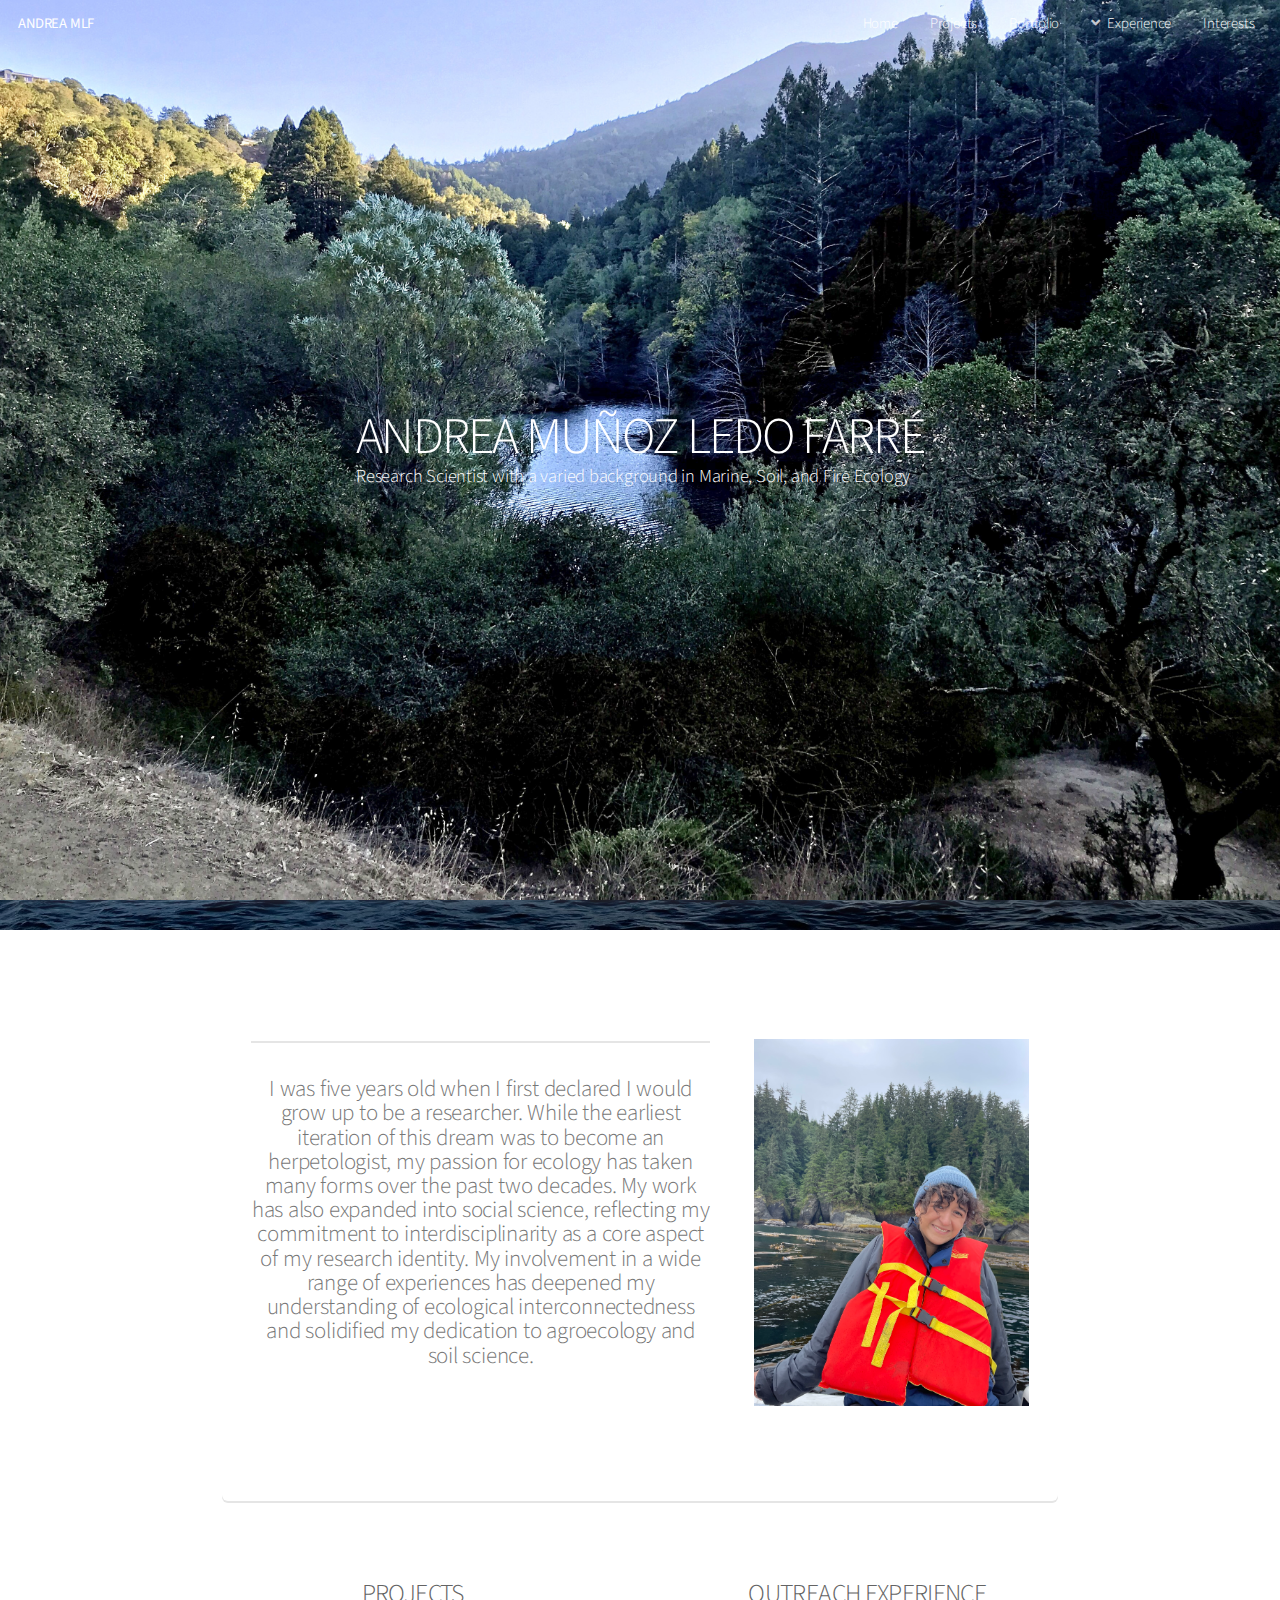
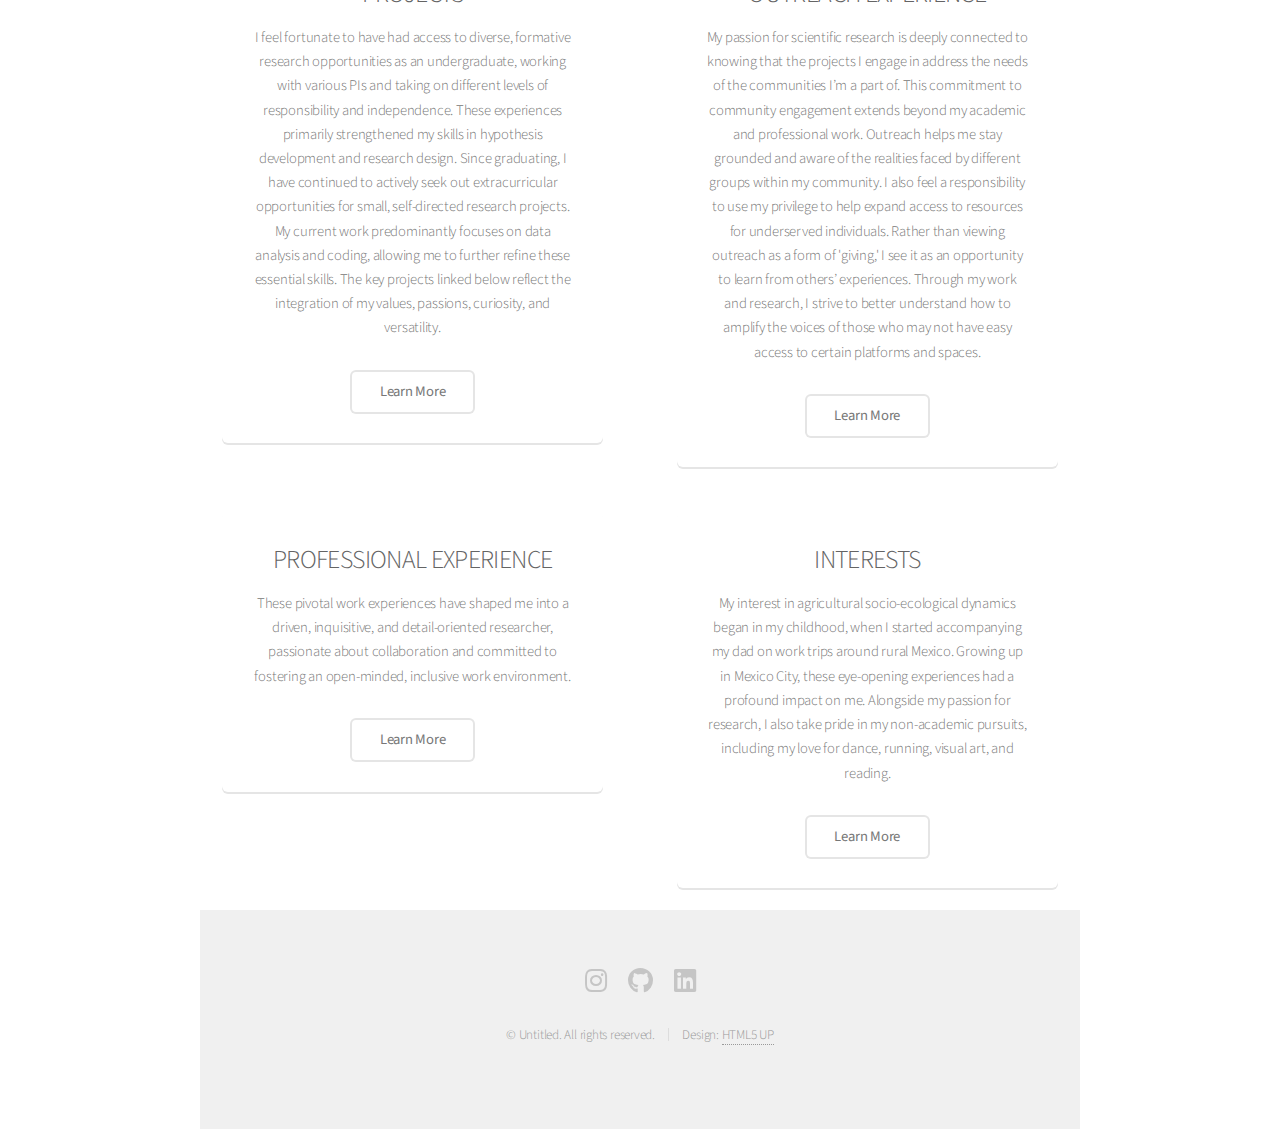
==== index.html @ 92c932ef "updates" ====
<!DOCTYPE HTML>
<!--
	Alpha by HTML5 UP
	html5up.net | @ajlkn
	Free for personal and commercial use under the CCA 3.0 license (html5up.net/license)
-->
<html>
	<head>
		<title>Andrea Muñoz Ledo Farré - Home</title>
		<meta charset="utf-8" />
		<meta name="viewport" content="width=device-width, initial-scale=1, user-scalable=no" />
		<link rel="stylesheet" href="assets/css/main.css" />
	</head>
	<body class="landing is-preload">
		<div id="page-wrapper">

			<!-- Header -->
				<header id="header" class="alt">
					<h1><a href="index.html">ANDREA MLF</a></h1>
					<nav id="nav">
						<ul>
							<li><a href="index.html">Home</a></li>
							<li><a href="projects.html">Projects</a></li>
							<li><a href="portfolio.html">Portfolio</a></li>
							<li><a href="#" class="icon solid fa-angle-down">Experience</a>
								<ul>
									<li><a href="professional.html">Professional</a></li>
									<li><a href="outreach.html">Outreach</a></li>
								</ul>
							</li>
							<li><a href="interests.html">Interests</a></li>
						</ul>
					</nav>
				</header>

			<!-- Banner -->
				<section id="banner">
					<div class="content">
						<div class="text">
							<h2>ANDREA MUÑOZ LEDO FARRÉ</h2>
							<p>Research Scientist with a varied background in Marine, Soil, and Fire Ecology</p>
						</div>
					</div>
				</section>
				
			<!-- Main -->
				<section id="main" class="container">

					<section class="box special">
						<header class="major">
							<h2> </h2>
							<div class="content">
								<div class="text-container">
									<p>I was five years old when I first declared I would grow up to be a researcher.
									While the earliest iteration of this dream was to become an herpetologist, my 
									passion for ecology has taken many forms over the past two decades.  My work has 
									also expanded into social science, reflecting my commitment to interdisciplinarity 
									as a core aspect of my research identity. My involvement in a wide range of 
									experiences has deepened my understanding of ecological interconnectedness and 
									solidified my dedication to agroecology and soil science.</p>
								</div>
								<div class="image-container">
									<img src="images/andrea_profile.jpg" alt="">
								</div>
							</div>
						</header>
					</section>
					
					<div class="row">
						<div class="col-6 col-12-narrower">

							<section class="box special">
								<h3>PROJECTS</h3>
								<p>I feel fortunate to have had access to diverse, formative research opportunities 
								as an undergraduate, working with various PIs and taking on different levels of 
								responsibility and independence. These experiences primarily strengthened my skills in 
								hypothesis development and research design. Since graduating, I have continued to 
								actively seek out extracurricular opportunities for small, self-directed research projects. 
								My current work predominantly focuses on data analysis and coding, allowing me to further 
								refine these essential skills. The key projects linked below reflect the integration of my 
								values, passions, curiosity, and versatility.</p>
								<ul class="actions special">
									<li><a href="projects.html" class="button alt">Learn More</a></li>
								</ul>
							</section>

						</div>						
						<div class="col-6 col-12-narrower">

							<section class="box special">
								<span class="image featured"><img src="images/pic03.jpg" alt="" /></span>
								<h3>OUTREACH EXPERIENCE</h3>
								<p>My passion for scientific research is deeply connected to knowing that the projects I 
								engage in address the needs of the communities I’m a part of. This commitment to community 
								engagement extends beyond my academic and professional work. Outreach helps me stay grounded 
								and aware of the realities faced by different groups within my community. I also feel a 
								responsibility to use my privilege to help expand access to resources for underserved 
								individuals. Rather than viewing outreach as a form of 'giving,' I see it as an opportunity 
								to learn from others’ experiences. Through my work and research, I strive to better understand 
								how to amplify the voices of those who may not have easy access to certain platforms and spaces.</p>
								<ul class="actions special">
									<li><a href="outreach.html" class="button alt">Learn More</a></li>
								</ul>
							</section>

						</div>
						<div class="col-6 col-12-narrower">

							<section class="box special">
								<span class="image featured"><img src="images/pic03.jpg" alt="" /></span>
								<h3>PROFESSIONAL EXPERIENCE</h3>
								<p>These pivotal work experiences have shaped me into a driven, inquisitive, and 
								detail-oriented researcher, passionate about collaboration and committed to fostering an 
								open-minded, inclusive work environment.</p>
								<ul class="actions special">
									<li><a href="professional.html" class="button alt">Learn More</a></li>
								</ul>
							</section>

						</div>
						<div class="col-6 col-12-narrower">

							<section class="box special">
								<span class="image featured"><img src="images/pic03.jpg" alt="" /></span>
								<h3>INTERESTS</h3>
								<p>My interest in agricultural socio-ecological dynamics began in my childhood, when I started
								accompanying my dad on work trips around rural Mexico. Growing up in Mexico City, these eye-opening 
								experiences had a profound impact on me. 
								Alongside my passion for research, I also take pride in my non-academic pursuits, including my love 
								for dance, running, visual art, and reading.</p>
								<ul class="actions special">
									<li><a href="interests.html" class="button alt">Learn More</a></li>
								</ul>
							</section>


						</div>
					</div>

			<!-- Footer -->
				<footer id="footer">
					<ul class="icons">
						<li><a href="https://www.instagram.com/andrea.ml.f/" class="icon brands fa-instagram"><span class="label">Instagram</span></a></li>
						<li><a href="https://github.com/amunozledo" class="icon brands fa-github"><span class="label">Github</span></a></li>
						<li><a href="https://www.linkedin.com/in/andrea-munoz-ledo-23092029b/" class="icon brands fa-linkedin"><span class="label">LinkedIn</span></a></li>
					</ul>
					<ul class="copyright">
						<li>&copy; Untitled. All rights reserved.</li><li>Design: <a href="http://html5up.net">HTML5 UP</a></li>
					</ul>
				</footer>

		</div>

		<!-- Scripts -->
			<script src="assets/js/jquery.min.js"></script>
			<script src="assets/js/jquery.dropotron.min.js"></script>
			<script src="assets/js/jquery.scrollex.min.js"></script>
			<script src="assets/js/browser.min.js"></script>
			<script src="assets/js/breakpoints.min.js"></script>
			<script src="assets/js/util.js"></script>
			<script src="assets/js/main.js"></script>

	</body>
</html>
---- assets/css/main.css ----
@import url("fontawesome-all.min.css");
@import url("https://fonts.googleapis.com/css?family=Source+Sans+Pro:300,400,300italic,400italic");

/*
	Alpha by HTML5 UP
	html5up.net | @ajlkn
	Free for personal and commercial use under the CCA 3.0 license (html5up.net/license)
*/

/* Reset */

/* Based on meyerweb.com/eric/tools/css/reset (v2.0 | 20110126 | License: public domain) */

	html, body, div, span, applet, object,
	iframe, h1, h2, h3, h4, h5, h6, p, blockquote,
	pre, a, abbr, acronym, address, big, cite,
	code, del, dfn, em, img, ins, kbd, q, s, samp,
	small, strike, strong, sub, sup, tt, var, b,
	u, i, center, dl, dt, dd, ol, ul, li, fieldset,
	form, label, legend, table, caption, tbody,
	tfoot, thead, tr, th, td, article, aside,
	canvas, details, embed, figure, figcaption,
	footer, header, hgroup, menu, nav, output, ruby,
	section, summary, time, mark, audio, video {
		margin: 0;
		padding: 0;
		border: 0;
		font-size: 100%;
		font: inherit;
		vertical-align: baseline;
	}

	article, aside, details, figcaption, figure,
	footer, header, hgroup, menu, nav, section {
		display: block;
	}

	body {
		line-height: 1;
	}

	ol, ul {
		list-style: none;
	}

	blockquote, q {
		quotes: none;
	}

		blockquote:before, blockquote:after, q:before, q:after {
			content: '';
			content: none;
		}

	table {
		border-collapse: collapse;
		border-spacing: 0;
	}

	body {
		-webkit-text-size-adjust: none;
	}

	mark {
		background-color: transparent;
		color: inherit;
	}

	input::-moz-focus-inner {
		border: 0;
		padding: 0;
	}

	input, select, textarea {
		-moz-appearance: none;
		-webkit-appearance: none;
		-ms-appearance: none;
		appearance: none;
	}

/* Basic */

	@-ms-viewport {
		width: device-width;
	}

	body {
		-ms-overflow-style: scrollbar;
	}

	@media screen and (max-width: 480px) {

		html, body {
			min-width: 320px;
		}

	}

	html {
		box-sizing: border-box;
	}

	*, *:before, *:after {
		box-sizing: inherit;
	}

	body {
		background-image: url("images/boat2.JPEG");
		background-attachment: fixed;
		background-position: center;
		background-repeat: no-repeat;
		background-size: cover;
	}
	
		body::before {
		content: '';
		position: absolute;
		top: 0;
		left: 0;
		width: 100%;
		height: 100%;
		background-color: rgba(200, 200, 200, 0.3);
		filter: blur(8px);
		z-index: -1;
}
	
	body.projects {
		background-image: url("images/seqi_sky.JPEG");
		background-attachment: fixed;
		background-position: center;
		background-repeat: no-repeat;
		background-size: cover;
		height: 100%;
		position: relative;
	}
	
	body.projects::before {
		content: '';
		position: fixed;
		top: 0;
		left: 0;
		width: 100%;
		height: 100vh;
		background-color: none;
		z-index: 0;
		pointer-events: none;
		}
	
		body.projects #header {
			background-color: transparent;
			position: absolute;
			top: 0;
			left: 0;
			width: 100%;
			padding: 1em 0;
			}
			
			body.projects #header.alt {
				border-bottom: none;
				}
				
			body.projects #header a {
				color: #fff;
				}

	body.portfolio {
		background-image: url("images/vilo_field.JPEG");
		background-attachment: fixed;
		background-position: center;
		background-repeat: no-repeat;
		background-size: cover;
		height: 100%;
		position: relative;
	}
	
	body.portfolio::before {
		content: '';
		position: fixed;
		top: 0;
		left: 0;
		width: 100%;
		height: 100vh;
		background-color: none;
		z-index: 0;
		pointer-events: none;
		}
	
		body.portfolio #header {
			background-color: transparent;
			position: absolute;
			top: 0;
			left: 0;
			width: 100%;
			padding: 1em 0;
			}
			
			body.portfolio #header.alt {
				border-bottom: none;
				}
				
			body.portfolio #header a {
				color: #fff;
				}
				
	body.professional {
		background-image: url("images/noaa_boat.JPEG");
		background-attachment: fixed;
		background-position: center;
		background-repeat: no-repeat;
		background-size: cover;
	}
		
	body.professional::before {
		content: '';
		position: fixed;
		top: 0;
		left: 0;
		width: 100%;
		height: 100vh;
		background-color: none;
		pointer-events: none;
		}
	
		body.professional #header {
			background-color: transparent;
			position: absolute;
			top: 0;
			left: 0;
			width: 100%;
			padding: 1em 0;
			}
			
			body.professional #header.alt {
				border-bottom: none;
				}
				
			body.professional #header a {
				color: #fff;
				}
	
	body.outreach {
		background-image: url("images/sierras2.JPEG");
		background-attachment: fixed;
		background-position: center;
		background-repeat: no-repeat;
		background-size: cover;
	}

	body.outreach::before {
		content: '';
		position: fixed;
		top: 0;
		left: 0;
		width: 100%;
		height: 100vh;
		background-color: none;
		pointer-events: none;
		}
	
		body.outreach #header {
			background-color: transparent;
			position: absolute;
			top: 0;
			left: 0;
			width: 100%;
			padding: 1em 0;
			}
			
			body.outreach #header.alt {
				border-bottom: none;
				}
				
			body.outreach #header a {
				color: #fff;
				}
	
	body.interests {
		background-image: url("images/roots_seqi.JPEG");
		background-attachment: fixed;
		background-position: center;
		background-repeat: no-repeat;
		background-size: cover;
		height: 100%;
		position: relative;
	}
	
	body.interests::before {
		content: '';
		position: fixed;
		top: 0;
		left: 0;
		width: 100%;
		height: 100vh;
		background-color: none;
		z-index: 0;
		pointer-events: none;
		}
	
		body.interests #header {
			background-color: transparent;
			position: absolute;
			top: 0;
			left: 0;
			width: 100%;
			padding: 1em 0;
			}
			
			body.interests #header.alt {
				border-bottom: none;
				}
				
			body.interests #header a {
				color: #fff;
				}
				
	body.plk {
		background-image: url("images/dutchH.JPEG");
		background-attachment: fixed;
		background-position: center;
		background-repeat: no-repeat;
		background-size: cover;
		height: 100%;
		position: relative;
	}
	
	body.plk::before {
		content: '';
		position: fixed;
		top: 0;
		left: 0;
		width: 100%;
		height: 100vh;
		z-index: 0;
		pointer-events: none;
		}
	
		body.plk #header {
			background-color: transparent;
			position: absolute;
			top: 0;
			left: 0;
			width: 100%;
			padding: 1em 0;
			}
			
			body.plk #header.alt {
				border-bottom: none;
				}
				
			body.plk #header a {
				color: #fff;
				}
	

	body, input, select, textarea {
		color: #777;
		font-family: "Source Sans Pro", sans-serif;
		font-size: 16pt;
		font-weight: 300;
		line-height: 1.65em;
		letter-spacing: -0.015em;
	}

	a {
		-moz-transition: color 0.2s ease-in-out, border-bottom-color 0.2s ease-in-out;
		-webkit-transition: color 0.2s ease-in-out, border-bottom-color 0.2s ease-in-out;
		-ms-transition: color 0.2s ease-in-out, border-bottom-color 0.2s ease-in-out;
		transition: color 0.2s ease-in-out, border-bottom-color 0.2s ease-in-out;
		border-bottom: dotted 1px;
		color: #e89980;
		text-decoration: none;
	}

		a:hover {
			border-bottom-color: transparent;
		}

	strong, b {
		color: #646464;
		font-weight: 400;
	}

	em, i {
		font-style: italic;
	}

	p {
		margin: 0 0 2em 0;
	}

	h1, h2, h3, h4, h5, h6 {
		color: #646464;
		font-weight: 300;
		line-height: 1em;
		margin: 0 0 0.5em 0;
	}

		h1 a, h2 a, h3 a, h4 a, h5 a, h6 a {
			color: inherit;
			text-decoration: none;
		}

	h2 {
		font-size: 2.25em;
		line-height: 1.5em;
		letter-spacing: -0.035em;
	}

	h3 {
		font-size: 1.75em;
		line-height: 1.5em;
		letter-spacing: -0.025em;
	}

	h4 {
		font-size: 1.1em;
		line-height: 1.5em;
		letter-spacing: 0;
	}

	h5 {
		font-size: 0.9em;
		line-height: 1.5em;
		letter-spacing: 0;
	}

	h6 {
		font-size: 0.7em;
		line-height: 1.5em;
		letter-spacing: 0;
	}

	sub {
		font-size: 0.8em;
		position: relative;
		top: 0.5em;
	}

	sup {
		font-size: 0.8em;
		position: relative;
		top: -0.5em;
	}

	hr {
		border: 0;
		border-bottom: solid 2px #e5e5e5;
		margin: 2em 0;
	}

		hr.major {
			margin: 3em 0;
		}

	blockquote {
		border-left: solid 4px #e5e5e5;
		font-style: italic;
		margin: 0 0 2em 0;
		padding: 0.5em 0 0.5em 2em;
	}

	pre {
		-webkit-overflow-scrolling: touch;
		background: #f8f8f8;
		border-radius: 6px;
		border: solid 1px #e5e5e5;
		font-family: monospace;
		font-size: 0.9em;
		line-height: 1.75em;
		margin: 0 0 2em 0;
		overflow-x: auto;
		padding: 1em 1.5em;
	}

	code {
		background: #f8f8f8;
		border-radius: 6px;
		border: solid 1px #e5e5e5;
		font-family: monospace;
		font-size: 0.9em;
		margin: 0 0.25em;
		padding: 0.25em 0.65em;
	}

	.align-left {
		text-align: left;
	}

	.align-center {
		text-align: center;
	}

	.align-right {
		text-align: right;
	}

/* Row */

	.row {
		display: flex;
		flex-wrap: wrap;
		box-sizing: border-box;
		align-items: stretch;
	}

		.row > * {
			box-sizing: border-box;
		}

		.row.gtr-uniform > * > :last-child {
			margin-bottom: 0;
		}

		.row.aln-left {
			justify-content: flex-start;
		}

		.row.aln-center {
			justify-content: center;
		}

		.row.aln-right {
			justify-content: flex-end;
		}

		.row.aln-top {
			align-items: flex-start;
		}

		.row.aln-middle {
			align-items: center;
		}

		.row.aln-bottom {
			align-items: flex-end;
		}

		.row > .imp {
			order: -1;
		}

		.row > .col-1 {
			width: 8.33333%;
		}

		.row > .off-1 {
			margin-left: 8.33333%;
		}

		.row > .col-2 {
			width: 16.66667%;
		}

		.row > .off-2 {
			margin-left: 16.66667%;
		}

		.row > .col-3 {
			width: 25%;
		}

		.row > .off-3 {
			margin-left: 25%;
		}

		.row > .col-4 {
			width: 33.33333%;
		}

		.row > .off-4 {
			margin-left: 33.33333%;
		}

		.row > .col-5 {
			width: 41.66667%;
		}

		.row > .off-5 {
			margin-left: 41.66667%;
		}

		.row > .col-6 {
			width: 50%;
		}

		.row > .off-6 {
			margin-left: 50%;
		}

		.row > .col-7 {
			width: 58.33333%;
		}

		.row > .off-7 {
			margin-left: 58.33333%;
		}

		.row > .col-8 {
			width: 66.66667%;
		}

		.row > .off-8 {
			margin-left: 66.66667%;
		}

		.row > .col-9 {
			width: 75%;
		}

		.row > .off-9 {
			margin-left: 75%;
		}

		.row > .col-10 {
			width: 83.33333%;
		}

		.row > .off-10 {
			margin-left: 83.33333%;
		}

		.row > .col-11 {
			width: 91.66667%;
		}

		.row > .off-11 {
			margin-left: 91.66667%;
		}

		.row > .col-12 {
			width: 100%;
		}

		.row > .off-12 {
			margin-left: 100%;
		}

		.row.gtr-0 {
			margin-top: 0;
			margin-left: 0em;
		}

			.row.gtr-0 > * {
				padding: 0 0 0 0em;
			}

			.row.gtr-0.gtr-uniform {
				margin-top: 0em;
			}

				.row.gtr-0.gtr-uniform > * {
					padding-top: 0em;
				}

		.row.gtr-25 {
			margin-top: 0;
			margin-left: -0.5em;
		}

			.row.gtr-25 > * {
				padding: 0 0 0 0.5em;
			}

			.row.gtr-25.gtr-uniform {
				margin-top: -0.5em;
			}

				.row.gtr-25.gtr-uniform > * {
					padding-top: 0.5em;
				}

		.row.gtr-50 {
			margin-top: 0;
			margin-left: -1em;
		}

			.row.gtr-50 > * {
				padding: 0 0 0 1em;
			}

			.row.gtr-50.gtr-uniform {
				margin-top: -1em;
			}

				.row.gtr-50.gtr-uniform > * {
					padding-top: 1em;
				}

		.row {
			margin-top: 0;
			margin-left: -2em;
		}

			.row > * {
				padding: 0 0 0 2em;
			}

			.row.gtr-uniform {
				margin-top: -2em;
			}

				.row.gtr-uniform > * {
					padding-top: 2em;
				}

		.row.gtr-150 {
			margin-top: 0;
			margin-left: -3em;
		}

			.row.gtr-150 > * {
				padding: 0 0 0 3em;
			}

			.row.gtr-150.gtr-uniform {
				margin-top: -3em;
			}

				.row.gtr-150.gtr-uniform > * {
					padding-top: 3em;
				}

		.row.gtr-200 {
			margin-top: 0;
			margin-left: -4em;
		}

			.row.gtr-200 > * {
				padding: 0 0 0 4em;
			}

			.row.gtr-200.gtr-uniform {
				margin-top: -4em;
			}

				.row.gtr-200.gtr-uniform > * {
					padding-top: 4em;
				}

		@media screen and (max-width: 1680px) {

			.row {
				display: flex;
				flex-wrap: wrap;
				box-sizing: border-box;
				align-items: stretch;
			}

				.row > * {
					box-sizing: border-box;
				}

				.row.gtr-uniform > * > :last-child {
					margin-bottom: 0;
				}

				.row.aln-left {
					justify-content: flex-start;
				}

				.row.aln-center {
					justify-content: center;
				}

				.row.aln-right {
					justify-content: flex-end;
				}

				.row.aln-top {
					align-items: flex-start;
				}

				.row.aln-middle {
					align-items: center;
				}

				.row.aln-bottom {
					align-items: flex-end;
				}

				.row > .imp-wide {
					order: -1;
				}

				.row > .col-1-wide {
					width: 8.33333%;
				}

				.row > .off-1-wide {
					margin-left: 8.33333%;
				}

				.row > .col-2-wide {
					width: 16.66667%;
				}

				.row > .off-2-wide {
					margin-left: 16.66667%;
				}

				.row > .col-3-wide {
					width: 25%;
				}

				.row > .off-3-wide {
					margin-left: 25%;
				}

				.row > .col-4-wide {
					width: 33.33333%;
				}

				.row > .off-4-wide {
					margin-left: 33.33333%;
				}

				.row > .col-5-wide {
					width: 41.66667%;
				}

				.row > .off-5-wide {
					margin-left: 41.66667%;
				}

				.row > .col-6-wide {
					width: 50%;
				}

				.row > .off-6-wide {
					margin-left: 50%;
				}

				.row > .col-7-wide {
					width: 58.33333%;
				}

				.row > .off-7-wide {
					margin-left: 58.33333%;
				}

				.row > .col-8-wide {
					width: 66.66667%;
				}

				.row > .off-8-wide {
					margin-left: 66.66667%;
				}

				.row > .col-9-wide {
					width: 75%;
				}

				.row > .off-9-wide {
					margin-left: 75%;
				}

				.row > .col-10-wide {
					width: 83.33333%;
				}

				.row > .off-10-wide {
					margin-left: 83.33333%;
				}

				.row > .col-11-wide {
					width: 91.66667%;
				}

				.row > .off-11-wide {
					margin-left: 91.66667%;
				}

				.row > .col-12-wide {
					width: 100%;
				}

				.row > .off-12-wide {
					margin-left: 100%;
				}

				.row.gtr-0 {
					margin-top: 0;
					margin-left: 0em;
				}

					.row.gtr-0 > * {
						padding: 0 0 0 0em;
					}

					.row.gtr-0.gtr-uniform {
						margin-top: 0em;
					}

						.row.gtr-0.gtr-uniform > * {
							padding-top: 0em;
						}

				.row.gtr-25 {
					margin-top: 0;
					margin-left: -0.5em;
				}

					.row.gtr-25 > * {
						padding: 0 0 0 0.5em;
					}

					.row.gtr-25.gtr-uniform {
						margin-top: -0.5em;
					}

						.row.gtr-25.gtr-uniform > * {
							padding-top: 0.5em;
						}

				.row.gtr-50 {
					margin-top: 0;
					margin-left: -1em;
				}

					.row.gtr-50 > * {
						padding: 0 0 0 1em;
					}

					.row.gtr-50.gtr-uniform {
						margin-top: -1em;
					}

						.row.gtr-50.gtr-uniform > * {
							padding-top: 1em;
						}

				.row {
					margin-top: 0;
					margin-left: -2em;
				}

					.row > * {
						padding: 0 0 0 2em;
					}

					.row.gtr-uniform {
						margin-top: -2em;
					}

						.row.gtr-uniform > * {
							padding-top: 2em;
						}

				.row.gtr-150 {
					margin-top: 0;
					margin-left: -3em;
				}

					.row.gtr-150 > * {
						padding: 0 0 0 3em;
					}

					.row.gtr-150.gtr-uniform {
						margin-top: -3em;
					}

						.row.gtr-150.gtr-uniform > * {
							padding-top: 3em;
						}

				.row.gtr-200 {
					margin-top: 0;
					margin-left: -4em;
				}

					.row.gtr-200 > * {
						padding: 0 0 0 4em;
					}

					.row.gtr-200.gtr-uniform {
						margin-top: -4em;
					}

						.row.gtr-200.gtr-uniform > * {
							padding-top: 4em;
						}

		}

		@media screen and (max-width: 1280px) {

			.row {
				display: flex;
				flex-wrap: wrap;
				box-sizing: border-box;
				align-items: stretch;
			}

				.row > * {
					box-sizing: border-box;
				}

				.row.gtr-uniform > * > :last-child {
					margin-bottom: 0;
				}

				.row.aln-left {
					justify-content: flex-start;
				}

				.row.aln-center {
					justify-content: center;
				}

				.row.aln-right {
					justify-content: flex-end;
				}

				.row.aln-top {
					align-items: flex-start;
				}

				.row.aln-middle {
					align-items: center;
				}

				.row.aln-bottom {
					align-items: flex-end;
				}

				.row > .imp-normal {
					order: -1;
				}

				.row > .col-1-normal {
					width: 8.33333%;
				}

				.row > .off-1-normal {
					margin-left: 8.33333%;
				}

				.row > .col-2-normal {
					width: 16.66667%;
				}

				.row > .off-2-normal {
					margin-left: 16.66667%;
				}

				.row > .col-3-normal {
					width: 25%;
				}

				.row > .off-3-normal {
					margin-left: 25%;
				}

				.row > .col-4-normal {
					width: 33.33333%;
				}

				.row > .off-4-normal {
					margin-left: 33.33333%;
				}

				.row > .col-5-normal {
					width: 41.66667%;
				}

				.row > .off-5-normal {
					margin-left: 41.66667%;
				}

				.row > .col-6-normal {
					width: 50%;
				}

				.row > .off-6-normal {
					margin-left: 50%;
				}

				.row > .col-7-normal {
					width: 58.33333%;
				}

				.row > .off-7-normal {
					margin-left: 58.33333%;
				}

				.row > .col-8-normal {
					width: 66.66667%;
				}

				.row > .off-8-normal {
					margin-left: 66.66667%;
				}

				.row > .col-9-normal {
					width: 75%;
				}

				.row > .off-9-normal {
					margin-left: 75%;
				}

				.row > .col-10-normal {
					width: 83.33333%;
				}

				.row > .off-10-normal {
					margin-left: 83.33333%;
				}

				.row > .col-11-normal {
					width: 91.66667%;
				}

				.row > .off-11-normal {
					margin-left: 91.66667%;
				}

				.row > .col-12-normal {
					width: 100%;
				}

				.row > .off-12-normal {
					margin-left: 100%;
				}

				.row.gtr-0 {
					margin-top: 0;
					margin-left: 0em;
				}

					.row.gtr-0 > * {
						padding: 0 0 0 0em;
					}

					.row.gtr-0.gtr-uniform {
						margin-top: 0em;
					}

						.row.gtr-0.gtr-uniform > * {
							padding-top: 0em;
						}

				.row.gtr-25 {
					margin-top: 0;
					margin-left: -0.5em;
				}

					.row.gtr-25 > * {
						padding: 0 0 0 0.5em;
					}

					.row.gtr-25.gtr-uniform {
						margin-top: -0.5em;
					}

						.row.gtr-25.gtr-uniform > * {
							padding-top: 0.5em;
						}

				.row.gtr-50 {
					margin-top: 0;
					margin-left: -1em;
				}

					.row.gtr-50 > * {
						padding: 0 0 0 1em;
					}

					.row.gtr-50.gtr-uniform {
						margin-top: -1em;
					}

						.row.gtr-50.gtr-uniform > * {
							padding-top: 1em;
						}

				.row {
					margin-top: 0;
					margin-left: -2em;
				}

					.row > * {
						padding: 0 0 0 2em;
					}

					.row.gtr-uniform {
						margin-top: -2em;
					}

						.row.gtr-uniform > * {
							padding-top: 2em;
						}

				.row.gtr-150 {
					margin-top: 0;
					margin-left: -3em;
				}

					.row.gtr-150 > * {
						padding: 0 0 0 3em;
					}

					.row.gtr-150.gtr-uniform {
						margin-top: -3em;
					}

						.row.gtr-150.gtr-uniform > * {
							padding-top: 3em;
						}

				.row.gtr-200 {
					margin-top: 0;
					margin-left: -4em;
				}

					.row.gtr-200 > * {
						padding: 0 0 0 4em;
					}

					.row.gtr-200.gtr-uniform {
						margin-top: -4em;
					}

						.row.gtr-200.gtr-uniform > * {
							padding-top: 4em;
						}

		}

		@media screen and (max-width: 980px) {

			.row {
				display: flex;
				flex-wrap: wrap;
				box-sizing: border-box;
				align-items: stretch;
			}

				.row > * {
					box-sizing: border-box;
				}

				.row.gtr-uniform > * > :last-child {
					margin-bottom: 0;
				}

				.row.aln-left {
					justify-content: flex-start;
				}

				.row.aln-center {
					justify-content: center;
				}

				.row.aln-right {
					justify-content: flex-end;
				}

				.row.aln-top {
					align-items: flex-start;
				}

				.row.aln-middle {
					align-items: center;
				}

				.row.aln-bottom {
					align-items: flex-end;
				}

				.row > .imp-narrow {
					order: -1;
				}

				.row > .col-1-narrow {
					width: 8.33333%;
				}

				.row > .off-1-narrow {
					margin-left: 8.33333%;
				}

				.row > .col-2-narrow {
					width: 16.66667%;
				}

				.row > .off-2-narrow {
					margin-left: 16.66667%;
				}

				.row > .col-3-narrow {
					width: 25%;
				}

				.row > .off-3-narrow {
					margin-left: 25%;
				}

				.row > .col-4-narrow {
					width: 33.33333%;
				}

				.row > .off-4-narrow {
					margin-left: 33.33333%;
				}

				.row > .col-5-narrow {
					width: 41.66667%;
				}

				.row > .off-5-narrow {
					margin-left: 41.66667%;
				}

				.row > .col-6-narrow {
					width: 50%;
				}

				.row > .off-6-narrow {
					margin-left: 50%;
				}

				.row > .col-7-narrow {
					width: 58.33333%;
				}

				.row > .off-7-narrow {
					margin-left: 58.33333%;
				}

				.row > .col-8-narrow {
					width: 66.66667%;
				}

				.row > .off-8-narrow {
					margin-left: 66.66667%;
				}

				.row > .col-9-narrow {
					width: 75%;
				}

				.row > .off-9-narrow {
					margin-left: 75%;
				}

				.row > .col-10-narrow {
					width: 83.33333%;
				}

				.row > .off-10-narrow {
					margin-left: 83.33333%;
				}

				.row > .col-11-narrow {
					width: 91.66667%;
				}

				.row > .off-11-narrow {
					margin-left: 91.66667%;
				}

				.row > .col-12-narrow {
					width: 100%;
				}

				.row > .off-12-narrow {
					margin-left: 100%;
				}

				.row.gtr-0 {
					margin-top: 0;
					margin-left: 0em;
				}

					.row.gtr-0 > * {
						padding: 0 0 0 0em;
					}

					.row.gtr-0.gtr-uniform {
						margin-top: 0em;
					}

						.row.gtr-0.gtr-uniform > * {
							padding-top: 0em;
						}

				.row.gtr-25 {
					margin-top: 0;
					margin-left: -0.5em;
				}

					.row.gtr-25 > * {
						padding: 0 0 0 0.5em;
					}

					.row.gtr-25.gtr-uniform {
						margin-top: -0.5em;
					}

						.row.gtr-25.gtr-uniform > * {
							padding-top: 0.5em;
						}

				.row.gtr-50 {
					margin-top: 0;
					margin-left: -1em;
				}

					.row.gtr-50 > * {
						padding: 0 0 0 1em;
					}

					.row.gtr-50.gtr-uniform {
						margin-top: -1em;
					}

						.row.gtr-50.gtr-uniform > * {
							padding-top: 1em;
						}

				.row {
					margin-top: 0;
					margin-left: -2em;
				}

					.row > * {
						padding: 0 0 0 2em;
					}

					.row.gtr-uniform {
						margin-top: -2em;
					}

						.row.gtr-uniform > * {
							padding-top: 2em;
						}

				.row.gtr-150 {
					margin-top: 0;
					margin-left: -3em;
				}

					.row.gtr-150 > * {
						padding: 0 0 0 3em;
					}

					.row.gtr-150.gtr-uniform {
						margin-top: -3em;
					}

						.row.gtr-150.gtr-uniform > * {
							padding-top: 3em;
						}

				.row.gtr-200 {
					margin-top: 0;
					margin-left: -4em;
				}

					.row.gtr-200 > * {
						padding: 0 0 0 4em;
					}

					.row.gtr-200.gtr-uniform {
						margin-top: -4em;
					}

						.row.gtr-200.gtr-uniform > * {
							padding-top: 4em;
						}

		}

		@media screen and (max-width: 840px) {

			.row {
				display: flex;
				flex-wrap: wrap;
				box-sizing: border-box;
				align-items: stretch;
			}

				.row > * {
					box-sizing: border-box;
				}

				.row.gtr-uniform > * > :last-child {
					margin-bottom: 0;
				}

				.row.aln-left {
					justify-content: flex-start;
				}

				.row.aln-center {
					justify-content: center;
				}

				.row.aln-right {
					justify-content: flex-end;
				}

				.row.aln-top {
					align-items: flex-start;
				}

				.row.aln-middle {
					align-items: center;
				}

				.row.aln-bottom {
					align-items: flex-end;
				}

				.row > .imp-narrower {
					order: -1;
				}

				.row > .col-1-narrower {
					width: 8.33333%;
				}

				.row > .off-1-narrower {
					margin-left: 8.33333%;
				}

				.row > .col-2-narrower {
					width: 16.66667%;
				}

				.row > .off-2-narrower {
					margin-left: 16.66667%;
				}

				.row > .col-3-narrower {
					width: 25%;
				}

				.row > .off-3-narrower {
					margin-left: 25%;
				}

				.row > .col-4-narrower {
					width: 33.33333%;
				}

				.row > .off-4-narrower {
					margin-left: 33.33333%;
				}

				.row > .col-5-narrower {
					width: 41.66667%;
				}

				.row > .off-5-narrower {
					margin-left: 41.66667%;
				}

				.row > .col-6-narrower {
					width: 50%;
				}

				.row > .off-6-narrower {
					margin-left: 50%;
				}

				.row > .col-7-narrower {
					width: 58.33333%;
				}

				.row > .off-7-narrower {
					margin-left: 58.33333%;
				}

				.row > .col-8-narrower {
					width: 66.66667%;
				}

				.row > .off-8-narrower {
					margin-left: 66.66667%;
				}

				.row > .col-9-narrower {
					width: 75%;
				}

				.row > .off-9-narrower {
					margin-left: 75%;
				}

				.row > .col-10-narrower {
					width: 83.33333%;
				}

				.row > .off-10-narrower {
					margin-left: 83.33333%;
				}

				.row > .col-11-narrower {
					width: 91.66667%;
				}

				.row > .off-11-narrower {
					margin-left: 91.66667%;
				}

				.row > .col-12-narrower {
					width: 100%;
				}

				.row > .off-12-narrower {
					margin-left: 100%;
				}

				.row.gtr-0 {
					margin-top: 0;
					margin-left: 0em;
				}

					.row.gtr-0 > * {
						padding: 0 0 0 0em;
					}

					.row.gtr-0.gtr-uniform {
						margin-top: 0em;
					}

						.row.gtr-0.gtr-uniform > * {
							padding-top: 0em;
						}

				.row.gtr-25 {
					margin-top: 0;
					margin-left: -0.5em;
				}

					.row.gtr-25 > * {
						padding: 0 0 0 0.5em;
					}

					.row.gtr-25.gtr-uniform {
						margin-top: -0.5em;
					}

						.row.gtr-25.gtr-uniform > * {
							padding-top: 0.5em;
						}

				.row.gtr-50 {
					margin-top: 0;
					margin-left: -1em;
				}

					.row.gtr-50 > * {
						padding: 0 0 0 1em;
					}

					.row.gtr-50.gtr-uniform {
						margin-top: -1em;
					}

						.row.gtr-50.gtr-uniform > * {
							padding-top: 1em;
						}

				.row {
					margin-top: 0;
					margin-left: -2em;
				}

					.row > * {
						padding: 0 0 0 2em;
					}

					.row.gtr-uniform {
						margin-top: -2em;
					}

						.row.gtr-uniform > * {
							padding-top: 2em;
						}

				.row.gtr-150 {
					margin-top: 0;
					margin-left: -3em;
				}

					.row.gtr-150 > * {
						padding: 0 0 0 3em;
					}

					.row.gtr-150.gtr-uniform {
						margin-top: -3em;
					}

						.row.gtr-150.gtr-uniform > * {
							padding-top: 3em;
						}

				.row.gtr-200 {
					margin-top: 0;
					margin-left: -4em;
				}

					.row.gtr-200 > * {
						padding: 0 0 0 4em;
					}

					.row.gtr-200.gtr-uniform {
						margin-top: -4em;
					}

						.row.gtr-200.gtr-uniform > * {
							padding-top: 4em;
						}

		}

		@media screen and (max-width: 736px) {

			.row {
				display: flex;
				flex-wrap: wrap;
				box-sizing: border-box;
				align-items: stretch;
			}

				.row > * {
					box-sizing: border-box;
				}

				.row.gtr-uniform > * > :last-child {
					margin-bottom: 0;
				}

				.row.aln-left {
					justify-content: flex-start;
				}

				.row.aln-center {
					justify-content: center;
				}

				.row.aln-right {
					justify-content: flex-end;
				}

				.row.aln-top {
					align-items: flex-start;
				}

				.row.aln-middle {
					align-items: center;
				}

				.row.aln-bottom {
					align-items: flex-end;
				}

				.row > .imp-mobile {
					order: -1;
				}

				.row > .col-1-mobile {
					width: 8.33333%;
				}

				.row > .off-1-mobile {
					margin-left: 8.33333%;
				}

				.row > .col-2-mobile {
					width: 16.66667%;
				}

				.row > .off-2-mobile {
					margin-left: 16.66667%;
				}

				.row > .col-3-mobile {
					width: 25%;
				}

				.row > .off-3-mobile {
					margin-left: 25%;
				}

				.row > .col-4-mobile {
					width: 33.33333%;
				}

				.row > .off-4-mobile {
					margin-left: 33.33333%;
				}

				.row > .col-5-mobile {
					width: 41.66667%;
				}

				.row > .off-5-mobile {
					margin-left: 41.66667%;
				}

				.row > .col-6-mobile {
					width: 50%;
				}

				.row > .off-6-mobile {
					margin-left: 50%;
				}

				.row > .col-7-mobile {
					width: 58.33333%;
				}

				.row > .off-7-mobile {
					margin-left: 58.33333%;
				}

				.row > .col-8-mobile {
					width: 66.66667%;
				}

				.row > .off-8-mobile {
					margin-left: 66.66667%;
				}

				.row > .col-9-mobile {
					width: 75%;
				}

				.row > .off-9-mobile {
					margin-left: 75%;
				}

				.row > .col-10-mobile {
					width: 83.33333%;
				}

				.row > .off-10-mobile {
					margin-left: 83.33333%;
				}

				.row > .col-11-mobile {
					width: 91.66667%;
				}

				.row > .off-11-mobile {
					margin-left: 91.66667%;
				}

				.row > .col-12-mobile {
					width: 100%;
				}

				.row > .off-12-mobile {
					margin-left: 100%;
				}

				.row.gtr-0 {
					margin-top: 0;
					margin-left: 0em;
				}

					.row.gtr-0 > * {
						padding: 0 0 0 0em;
					}

					.row.gtr-0.gtr-uniform {
						margin-top: 0em;
					}

						.row.gtr-0.gtr-uniform > * {
							padding-top: 0em;
						}

				.row.gtr-25 {
					margin-top: 0;
					margin-left: -0.5em;
				}

					.row.gtr-25 > * {
						padding: 0 0 0 0.5em;
					}

					.row.gtr-25.gtr-uniform {
						margin-top: -0.5em;
					}

						.row.gtr-25.gtr-uniform > * {
							padding-top: 0.5em;
						}

				.row.gtr-50 {
					margin-top: 0;
					margin-left: -1em;
				}

					.row.gtr-50 > * {
						padding: 0 0 0 1em;
					}

					.row.gtr-50.gtr-uniform {
						margin-top: -1em;
					}

						.row.gtr-50.gtr-uniform > * {
							padding-top: 1em;
						}

				.row {
					margin-top: 0;
					margin-left: -2em;
				}

					.row > * {
						padding: 0 0 0 2em;
					}

					.row.gtr-uniform {
						margin-top: -2em;
					}

						.row.gtr-uniform > * {
							padding-top: 2em;
						}

				.row.gtr-150 {
					margin-top: 0;
					margin-left: -3em;
				}

					.row.gtr-150 > * {
						padding: 0 0 0 3em;
					}

					.row.gtr-150.gtr-uniform {
						margin-top: -3em;
					}

						.row.gtr-150.gtr-uniform > * {
							padding-top: 3em;
						}

				.row.gtr-200 {
					margin-top: 0;
					margin-left: -4em;
				}

					.row.gtr-200 > * {
						padding: 0 0 0 4em;
					}

					.row.gtr-200.gtr-uniform {
						margin-top: -4em;
					}

						.row.gtr-200.gtr-uniform > * {
							padding-top: 4em;
						}

		}

		@media screen and (max-width: 480px) {

			.row {
				display: flex;
				flex-wrap: wrap;
				box-sizing: border-box;
				align-items: stretch;
			}

				.row > * {
					box-sizing: border-box;
				}

				.row.gtr-uniform > * > :last-child {
					margin-bottom: 0;
				}

				.row.aln-left {
					justify-content: flex-start;
				}

				.row.aln-center {
					justify-content: center;
				}

				.row.aln-right {
					justify-content: flex-end;
				}

				.row.aln-top {
					align-items: flex-start;
				}

				.row.aln-middle {
					align-items: center;
				}

				.row.aln-bottom {
					align-items: flex-end;
				}

				.row > .imp-mobilep {
					order: -1;
				}

				.row > .col-1-mobilep {
					width: 8.33333%;
				}

				.row > .off-1-mobilep {
					margin-left: 8.33333%;
				}

				.row > .col-2-mobilep {
					width: 16.66667%;
				}

				.row > .off-2-mobilep {
					margin-left: 16.66667%;
				}

				.row > .col-3-mobilep {
					width: 25%;
				}

				.row > .off-3-mobilep {
					margin-left: 25%;
				}

				.row > .col-4-mobilep {
					width: 33.33333%;
				}

				.row > .off-4-mobilep {
					margin-left: 33.33333%;
				}

				.row > .col-5-mobilep {
					width: 41.66667%;
				}

				.row > .off-5-mobilep {
					margin-left: 41.66667%;
				}

				.row > .col-6-mobilep {
					width: 50%;
				}

				.row > .off-6-mobilep {
					margin-left: 50%;
				}

				.row > .col-7-mobilep {
					width: 58.33333%;
				}

				.row > .off-7-mobilep {
					margin-left: 58.33333%;
				}

				.row > .col-8-mobilep {
					width: 66.66667%;
				}

				.row > .off-8-mobilep {
					margin-left: 66.66667%;
				}

				.row > .col-9-mobilep {
					width: 75%;
				}

				.row > .off-9-mobilep {
					margin-left: 75%;
				}

				.row > .col-10-mobilep {
					width: 83.33333%;
				}

				.row > .off-10-mobilep {
					margin-left: 83.33333%;
				}

				.row > .col-11-mobilep {
					width: 91.66667%;
				}

				.row > .off-11-mobilep {
					margin-left: 91.66667%;
				}

				.row > .col-12-mobilep {
					width: 100%;
				}

				.row > .off-12-mobilep {
					margin-left: 100%;
				}

				.row.gtr-0 {
					margin-top: 0;
					margin-left: 0em;
				}

					.row.gtr-0 > * {
						padding: 0 0 0 0em;
					}

					.row.gtr-0.gtr-uniform {
						margin-top: 0em;
					}

						.row.gtr-0.gtr-uniform > * {
							padding-top: 0em;
						}

				.row.gtr-25 {
					margin-top: 0;
					margin-left: -0.5em;
				}

					.row.gtr-25 > * {
						padding: 0 0 0 0.5em;
					}

					.row.gtr-25.gtr-uniform {
						margin-top: -0.5em;
					}

						.row.gtr-25.gtr-uniform > * {
							padding-top: 0.5em;
						}

				.row.gtr-50 {
					margin-top: 0;
					margin-left: -1em;
				}

					.row.gtr-50 > * {
						padding: 0 0 0 1em;
					}

					.row.gtr-50.gtr-uniform {
						margin-top: -1em;
					}

						.row.gtr-50.gtr-uniform > * {
							padding-top: 1em;
						}

				.row {
					margin-top: 0;
					margin-left: -2em;
				}

					.row > * {
						padding: 0 0 0 2em;
					}

					.row.gtr-uniform {
						margin-top: -2em;
					}

						.row.gtr-uniform > * {
							padding-top: 2em;
						}

				.row.gtr-150 {
					margin-top: 0;
					margin-left: -3em;
				}

					.row.gtr-150 > * {
						padding: 0 0 0 3em;
					}

					.row.gtr-150.gtr-uniform {
						margin-top: -3em;
					}

						.row.gtr-150.gtr-uniform > * {
							padding-top: 3em;
						}

				.row.gtr-200 {
					margin-top: 0;
					margin-left: -4em;
				}

					.row.gtr-200 > * {
						padding: 0 0 0 4em;
					}

					.row.gtr-200.gtr-uniform {
						margin-top: -4em;
					}

						.row.gtr-200.gtr-uniform > * {
							padding-top: 4em;
						}

		}

/* Container */

	.container {
		margin: 0 auto;
		max-width: calc(100% - 5em);
		width: 60em;
	}

		.container.xsmall {
			width: 15em;
		}

		.container.small {
			width: 30em;
		}

		.container.medium {
			width: 45em;
		}

		.container.large {
			width: 75em;
		}

		.container.xlarge {
			width: 90em;
		}

		.container.max {
			width: 100%;
		}

		@media screen and (max-width: 840px) {

			.container {
				width: 100% !important;
			}

		}

		@media screen and (max-width: 736px) {

			.container {
				max-width: 100%;
			}

		}

/* Section/Article */

	section.special, article.special {
		text-align: center;
	}

	header p {
		color: #999;
		position: relative;
		margin: 0 0 1.5em 0;
		font-style: italic;
	}

	header h2 + p {
		font-size: 1.25em;
		margin-top: -1em;
		line-height: 1.5em;
	}

	header h3 + p {
		font-size: 1.1em;
		margin-top: -0.85em;
		line-height: 1.5em;
	}

	header h4 + p,
	header h5 + p,
	header h6 + p {
		font-size: 0.8em;
		margin-top: -0.5em;
		line-height: 1.5em;
	}

	header.major {
		padding: 1em 0;
		text-align: center;
	}

		header.major h2 {
			margin: 0;
		}

		header.major p {
			display: inline-block;
			border-top: solid 2px #e5e5e5;
			color: #777;
			margin: 1.5em 0 0 0;
			padding: 1.5em 0 0 0;
			font-style: normal;
		}

/* Form */

	form {
		margin: 0 0 2em 0;
	}

	label {
		color: #646464;
		display: block;
		font-size: 0.9em;
		font-weight: 300;
		margin: 0 0 1em 0;
	}

	input[type="text"],
	input[type="password"],
	input[type="email"],
	select,
	textarea {
		-moz-appearance: none;
		-webkit-appearance: none;
		-ms-appearance: none;
		appearance: none;
		background-color: #f8f8f8;
		border-radius: 6px;
		border: solid 1px #e5e5e5;
		color: inherit;
		display: block;
		outline: 0;
		padding: 0 1em;
		text-decoration: none;
		width: 100%;
	}

		input[type="text"]:invalid,
		input[type="password"]:invalid,
		input[type="email"]:invalid,
		select:invalid,
		textarea:invalid {
			box-shadow: none;
		}

		input[type="text"]:focus,
		input[type="password"]:focus,
		input[type="email"]:focus,
		select:focus,
		textarea:focus {
			border-color: #e89980;
			box-shadow: 0 0 0 2px #e89980;
		}

	select {
		background-image: url("data:image/svg+xml;charset=utf8,%3Csvg xmlns='http://www.w3.org/2000/svg' width='40' height='40' preserveAspectRatio='none' viewBox='0 0 40 40'%3E%3Cpath d='M9.4,12.3l10.4,10.4l10.4-10.4c0.2-0.2,0.5-0.4,0.9-0.4c0.3,0,0.6,0.1,0.9,0.4l3.3,3.3c0.2,0.2,0.4,0.5,0.4,0.9 c0,0.4-0.1,0.6-0.4,0.9L20.7,31.9c-0.2,0.2-0.5,0.4-0.9,0.4c-0.3,0-0.6-0.1-0.9-0.4L4.3,17.3c-0.2-0.2-0.4-0.5-0.4-0.9 c0-0.4,0.1-0.6,0.4-0.9l3.3-3.3c0.2-0.2,0.5-0.4,0.9-0.4S9.1,12.1,9.4,12.3z' fill='%23e5e5e5' /%3E%3C/svg%3E");
		background-size: 1.25em;
		background-repeat: no-repeat;
		background-position: calc(100% - 1em) center;
		height: 3em;
		padding-right: 3em;
		text-overflow: ellipsis;
	}

		select option {
			color: #777;
			background-color: #f5f5f5;
		}

		select:focus::-ms-value {
			background-color: transparent;
		}

		select::-ms-expand {
			display: none;
		}

	input[type="text"],
	input[type="password"],
	input[type="email"],
	select {
		height: 3em;
	}

	textarea {
		padding: 0.75em 1em;
	}

	input[type="checkbox"],
	input[type="radio"] {
		-moz-appearance: none;
		-webkit-appearance: none;
		-ms-appearance: none;
		appearance: none;
		display: block;
		float: left;
		margin-right: -2em;
		opacity: 0;
		width: 1em;
		z-index: -1;
	}

		input[type="checkbox"] + label,
		input[type="radio"] + label {
			text-decoration: none;
			color: #777;
			cursor: pointer;
			display: inline-block;
			font-size: 1em;
			font-weight: 300;
			padding-left: 2.55em;
			padding-right: 0.75em;
			position: relative;
		}

			input[type="checkbox"] + label:before,
			input[type="radio"] + label:before {
				-moz-osx-font-smoothing: grayscale;
				-webkit-font-smoothing: antialiased;
				display: inline-block;
				font-style: normal;
				font-variant: normal;
				text-rendering: auto;
				line-height: 1;
				text-transform: none !important;
				font-family: 'Font Awesome 5 Free';
				font-weight: 900;
			}

			input[type="checkbox"] + label:before,
			input[type="radio"] + label:before {
				background: #f8f8f8;
				border-radius: 6px;
				border: solid 1px #e5e5e5;
				content: '';
				display: inline-block;
				font-size: 0.8em;
				height: 2.25em;
				left: 0;
				line-height: 2.25em;
				position: absolute;
				text-align: center;
				top: 0;
				width: 2.25em;
			}

		input[type="checkbox"]:checked + label:before,
		input[type="radio"]:checked + label:before {
			background: #666;
			border-color: #666;
			color: #ffffff;
			content: '\f00c';
		}

		input[type="checkbox"]:focus + label:before,
		input[type="radio"]:focus + label:before {
			border-color: #e89980;
			box-shadow: 0 0 0 1px #e89980;
		}

	input[type="checkbox"] + label:before {
		border-radius: 6px;
	}

	input[type="radio"] + label:before {
		border-radius: 100%;
	}

	::-webkit-input-placeholder {
		color: #999 !important;
		opacity: 1.0;
	}

	:-moz-placeholder {
		color: #999 !important;
		opacity: 1.0;
	}

	::-moz-placeholder {
		color: #999 !important;
		opacity: 1.0;
	}

	:-ms-input-placeholder {
		color: #999 !important;
		opacity: 1.0;
	}

/* Box */

	.box {
		background: #fff;
		border-radius: 6px;
		box-shadow: 0 2px 0 0 #e5e5e5;
		margin: 0 0 2em 0;
		padding: 3em;
	}

		.box > :last-child {
			margin-bottom: 0;
		}

		.box.alt {
			background: none !important;
			border-radius: 0 !important;
			box-shadow: none !important;
			margin: 0 0 2em 0;
			padding: 0 !important;
		}

		.box.features .features-row {
			border-top: solid 2px #e5e5e5;
			position: relative;
		}

			.box.features .features-row:after {
				clear: both;
				content: '';
				display: block;
			}

			.box.features .features-row section {
				float: left;
				padding: 3em;
				width: 50%;
			}

				.box.features .features-row section :last-child {
					margin-bottom: 0;
				}

				.box.features .features-row section:nth-child(2n) {
					padding-right: 0;
				}

					.box.features .features-row section:nth-child(2n):before {
						background: #e5e5e5;
						content: '';
						display: block;
						height: 100%;
						margin-left: -3em;
						position: absolute;
						top: 0;
						width: 2px;
					}

				.box.features .features-row section:nth-child(2n-1) {
					padding-left: 0;
				}

			.box.features .features-row:first-child {
				border-top: 0;
			}

				.box.features .features-row:first-child section {
					padding-top: 0;
				}

			.box.features .features-row:last-child {
				padding-bottom: 0;
			}

				.box.features .features-row:last-child section {
					padding-bottom: 0;
				}

		.box.special {
			text-align: center;
		}

		.box .image.featured {
			border-radius: 0;
			display: block;
			margin: 3em 0 3em -3em;
			position: relative;
			width: calc(100% + 6em);
		}

			.box .image.featured img {
				border-radius: 0;
				display: block;
				width: 100%;
			}

			.box .image.featured:first-child {
				border-radius: 6px 6px 0 0;
				margin-bottom: 3em;
				margin-top: -3em;
			}

				.box .image.featured:first-child img {
					border-radius: 6px 6px 0 0;
				}

			.box .image.featured:last-child {
				border-radius: 0 0 6px 6px;
				margin-bottom: -3em;
				margin-top: 3em;
			}

				.box .image.featured:last-child img {
					border-radius: 0 0 6px 6px;
				}

/* Icon */

	.icon {
		text-decoration: none;
		border-bottom: none;
		position: relative;
	}

		.icon:before {
			-moz-osx-font-smoothing: grayscale;
			-webkit-font-smoothing: antialiased;
			display: inline-block;
			font-style: normal;
			font-variant: normal;
			text-rendering: auto;
			line-height: 1;
			text-transform: none !important;
			font-family: 'Font Awesome 5 Free';
			font-weight: 400;
		}

		.icon > .label {
			display: none;
		}

		.icon:before {
			line-height: inherit;
		}

		.icon.solid:before {
			font-weight: 900;
		}

		.icon.brands:before {
			font-family: 'Font Awesome 5 Brands';
		}

		.icon.major {
			background: #666;
			border-radius: 100%;
			color: #ffffff;
			cursor: default;
			display: inline-block;
			height: 5.5em;
			line-height: 5.5em;
			margin: 0 0 2em 0;
			width: 5.5em;
		}

			.icon.major:before {
				font-size: 2.5em;
			}

			.icon.major.accent1 {
				background: #666;
				color: #ffffff;
			}

			.icon.major.accent2 {
				background: #e89980;
				color: #ffffff;
			}

			.icon.major.accent3 {
				background: #7fcdb8;
				color: #ffffff;
			}

			.icon.major.accent4 {
				background: #90b0ba;
				color: #ffffff;
			}

			.icon.major.accent5 {
				background: #e5cb95;
				color: #ffffff;
			}

/* Image */

	.image {
		border: 0;
		display: inline-block;
		position: relative;
		text-align: center;
	}

		.image img {
			display: block;
			max-height: 30em;
		}

		.image.left {
			float: left;
			padding: 0 1.5em 1em 0;
			top: 0.25em;
		}

		.image.right {
			float: right;
			padding: 0 0 1em 1.5em;
			top: 0.25em;
		}

		.image.fit {
			display: block;
			margin: 0 0 2em 0;
			width: 100%;
		}

			.image.fit img {
				display: block;
				width: 100%;
			}
 
		.center-image {
			display: block;
			margin: 0 auto 20px auto;
			max-width: 100%;
			height: auto;
			}


/* List */

	ol {
		list-style: decimal;
		margin: 0 0 2em 0;
		padding-left: 1.25em;
	}

		ol li {
			padding-left: 0.25em;
		}

	ul {
		list-style: disc;
		margin: 0 0 2em 0;
		padding-left: 1em;
	}

		ul li {
			padding-left: 0.5em;
		}

		ul.alt {
			list-style: none;
			padding-left: 0;
		}

			ul.alt li {
				border-top: solid 1px #e5e5e5;
				padding: 0.5em 0;
			}

				ul.alt li:first-child {
					border-top: 0;
					padding-top: 0;
				}

		ul.icons {
			cursor: default;
			list-style: none;
			padding-left: 0;
		}

			ul.icons li {
				display: inline-block;
				padding: 0 1.25em 0 0;
			}

				ul.icons li:last-child {
					padding-right: 0;
				}

				ul.icons li .icon {
					color: inherit;
				}

					ul.icons li .icon:before {
						font-size: 1.75em;
					}

	dl {
		margin: 0 0 2em 0;
	}

/* Actions */

	ul.actions {
		display: -moz-flex;
		display: -webkit-flex;
		display: -ms-flex;
		display: flex;
		cursor: default;
		list-style: none;
		margin-left: -1em;
		padding-left: 0;
	}

		ul.actions li {
			padding: 0 0 0 1em;
			vertical-align: middle;
		}

		ul.actions.special {
			-moz-justify-content: center;
			-webkit-justify-content: center;
			-ms-justify-content: center;
			justify-content: center;
			width: 100%;
			margin-left: 0;
		}

			ul.actions.special li:first-child {
				padding-left: 0;
			}

		ul.actions.stacked {
			-moz-flex-direction: column;
			-webkit-flex-direction: column;
			-ms-flex-direction: column;
			flex-direction: column;
			margin-left: 0;
		}

			ul.actions.stacked li {
				padding: 1.3em 0 0 0;
			}

				ul.actions.stacked li:first-child {
					padding-top: 0;
				}

		ul.actions.fit {
			width: calc(100% + 1em);
		}

			ul.actions.fit li {
				-moz-flex-grow: 1;
				-webkit-flex-grow: 1;
				-ms-flex-grow: 1;
				flex-grow: 1;
				-moz-flex-shrink: 1;
				-webkit-flex-shrink: 1;
				-ms-flex-shrink: 1;
				flex-shrink: 1;
				width: 100%;
			}

				ul.actions.fit li > * {
					width: 100%;
				}

			ul.actions.fit.stacked {
				width: 100%;
			}

		@media screen and (max-width: 480px) {

			ul.actions:not(.fixed) {
				-moz-flex-direction: column;
				-webkit-flex-direction: column;
				-ms-flex-direction: column;
				flex-direction: column;
				margin-left: 0;
				width: 100% !important;
			}

				ul.actions:not(.fixed) li {
					-moz-flex-grow: 1;
					-webkit-flex-grow: 1;
					-ms-flex-grow: 1;
					flex-grow: 1;
					-moz-flex-shrink: 1;
					-webkit-flex-shrink: 1;
					-ms-flex-shrink: 1;
					flex-shrink: 1;
					padding: 1em 0 0 0;
					text-align: center;
					width: 100%;
				}

					ul.actions:not(.fixed) li > * {
						width: 100%;
					}

					ul.actions:not(.fixed) li:first-child {
						padding-top: 0;
					}

					ul.actions:not(.fixed) li input[type="submit"],
					ul.actions:not(.fixed) li input[type="reset"],
					ul.actions:not(.fixed) li input[type="button"],
					ul.actions:not(.fixed) li button,
					ul.actions:not(.fixed) li .button {
						width: 100%;
					}

						ul.actions:not(.fixed) li input[type="submit"].icon:before,
						ul.actions:not(.fixed) li input[type="reset"].icon:before,
						ul.actions:not(.fixed) li input[type="button"].icon:before,
						ul.actions:not(.fixed) li button.icon:before,
						ul.actions:not(.fixed) li .button.icon:before {
							margin-left: -0.5em;
						}

		}

/* Table */

	.table-wrapper {
		-webkit-overflow-scrolling: touch;
		overflow-x: auto;
	}

	table {
		margin: 0 0 2em 0;
		width: 100%;
	}

		table tbody tr {
			border: solid 1px #e5e5e5;
			border-left: 0;
			border-right: 0;
		}

			table tbody tr:nth-child(2n + 1) {
				background-color: #f8f8f8;
			}

		table td {
			padding: 0.75em 0.75em;
		}

		table th {
			color: #646464;
			font-size: 0.9em;
			font-weight: 300;
			padding: 0 0.75em 0.75em 0.75em;
			text-align: left;
		}

		table thead {
			border-bottom: solid 2px #e5e5e5;
		}

		table tfoot {
			border-top: solid 2px #e5e5e5;
		}

		table.alt {
			border-collapse: separate;
		}

			table.alt tbody tr td {
				border: solid 1px #e5e5e5;
				border-left-width: 0;
				border-top-width: 0;
			}

				table.alt tbody tr td:first-child {
					border-left-width: 1px;
				}

			table.alt tbody tr:first-child td {
				border-top-width: 1px;
			}

			table.alt thead {
				border-bottom: 0;
			}

			table.alt tfoot {
				border-top: 0;
			}

/* Button */

	input[type="submit"],
	input[type="reset"],
	input[type="button"],
	.button {
		-moz-appearance: none;
		-webkit-appearance: none;
		-ms-appearance: none;
		appearance: none;
		-moz-transition: background-color 0.2s ease-in-out, color 0.2s ease-in-out;
		-webkit-transition: background-color 0.2s ease-in-out, color 0.2s ease-in-out;
		-ms-transition: background-color 0.2s ease-in-out, color 0.2s ease-in-out;
		transition: background-color 0.2s ease-in-out, color 0.2s ease-in-out;
		background-color: #666;
		border-radius: 6px;
		border: 0;
		color: #ffffff;
		cursor: pointer;
		display: inline-block;
		font-weight: 400;
		height: 3em;
		line-height: 3em;
		padding: 0 2em;
		text-align: center;
		text-decoration: none;
		white-space: nowrap;
	}

		input[type="submit"]:hover,
		input[type="reset"]:hover,
		input[type="button"]:hover,
		.button:hover {
			background-color: #737373;
		}

		input[type="submit"]:active,
		input[type="reset"]:active,
		input[type="button"]:active,
		.button:active {
			background-color: #595959;
		}

		input[type="submit"].icon,
		input[type="reset"].icon,
		input[type="button"].icon,
		.button.icon {
			padding-left: 1.35em;
		}

			input[type="submit"].icon:before,
			input[type="reset"].icon:before,
			input[type="button"].icon:before,
			.button.icon:before {
				margin-right: 0.5em;
			}

		input[type="submit"].fit,
		input[type="reset"].fit,
		input[type="button"].fit,
		.button.fit {
			width: 100%;
		}

		input[type="submit"].small,
		input[type="reset"].small,
		input[type="button"].small,
		.button.small {
			font-size: 0.8em;
			height: 2.7em;
			line-height: 2.7em;
		}

		input[type="submit"].large,
		input[type="reset"].large,
		input[type="button"].large,
		.button.large {
			font-size: 1.25em;
			height: 2.7em;
			line-height: 2.7em;
		}

		input[type="submit"].alt,
		input[type="reset"].alt,
		input[type="button"].alt,
		.button.alt {
			background-color: transparent;
			box-shadow: inset 0 0 0 2px #e5e5e5;
			color: #777;
		}

			input[type="submit"].alt:hover,
			input[type="reset"].alt:hover,
			input[type="button"].alt:hover,
			.button.alt:hover {
				background-color: #f8f8f8;
			}

			input[type="submit"].alt:active,
			input[type="reset"].alt:active,
			input[type="button"].alt:active,
			.button.alt:active {
				background-color: #f0f0f0;
			}

			input[type="submit"].alt.icon:before,
			input[type="reset"].alt.icon:before,
			input[type="button"].alt.icon:before,
			.button.alt.icon:before {
				color: #999;
			}

		input[type="submit"].primary,
		input[type="reset"].primary,
		input[type="button"].primary,
		.button.primary {
			background-color: #e89980;
			color: #ffffff !important;
		}

			input[type="submit"].primary:hover,
			input[type="reset"].primary:hover,
			input[type="button"].primary:hover,
			.button.primary:hover {
				background-color: #ecaa96;
			}

			input[type="submit"].primary:active,
			input[type="reset"].primary:active,
			input[type="button"].primary:active,
			.button.primary:active {
				background-color: #e4886a;
			}

		input[type="submit"].disabled, input[type="submit"]:disabled,
		input[type="reset"].disabled,
		input[type="reset"]:disabled,
		input[type="button"].disabled,
		input[type="button"]:disabled,
		.button.disabled,
		.button:disabled {
			background-color: #777 !important;
			box-shadow: inset 0 -0.15em 0 0 rgba(0, 0, 0, 0.15);
			color: #f5f5f5 !important;
			cursor: default;
			opacity: 0.25;
		}

/* Header */

	#page-wrapper {
		padding-top: 3em;
	}

	body.landing #page-wrapper {
		padding-top: 0;
	}

	@-moz-keyframes reveal-header {
		0% {
			top: -5em;
		}

		100% {
			top: 0;
		}
	}

	@-webkit-keyframes reveal-header {
		0% {
			top: -5em;
		}

		100% {
			top: 0;
		}
	}

	@-ms-keyframes reveal-header {
		0% {
			top: -5em;
		}

		100% {
			top: 0;
		}
	}

	@keyframes reveal-header {
		0% {
			top: -5em;
		}

		100% {
			top: 0;
		}
	}

	#header {
		background: none;
		color: #bbb;
		cursor: default;
		height: 3.25em;
		left: 0;
		line-height: 3.25em;
		position: fixed;
		top: 0;
		width: 100%;
		z-index: 10000;
	}

		#header h1 {
			color: inherit;
			height: inherit;
			left: 1.25em;
			line-height: inherit;
			margin: 0;
			padding: 0;
			position: absolute;
			top: 0;
		}

			#header h1 a {
				color: #fff;
				font-weight: 400;
				border: 0;
			}

		#header nav {
			height: inherit;
			line-height: inherit;
			position: absolute;
			right: 0.75em;
			top: 0;
			vertical-align: middle;
		}

			#header nav > ul {
				list-style: none;
				margin: 0;
				padding-left: 0;
			}

				#header nav > ul > li {
					display: inline-block;
					padding-left: 0;
				}

					#header nav > ul > li > ul {
						display: none;
					}

					#header nav > ul > li a {
						display: inline-block;
						height: 2em;
						line-height: 1.95em;
						padding: 0 1em;
						border-radius: 6px;
					}

					#header nav > ul > li a:not(.button) {
						color: #fff;
						display: inline-block;
						text-decoration: none;
						border: 0;
					}

						#header nav > ul > li a:not(.button).icon:before {
							color: #999;
							margin-right: 0.5em;
						}

					#header nav > ul > li:first-child {
						margin-left: 0;
					}

					#header nav > ul > li.active a:not(.button) {
						background-color: rgba(153, 153, 153, 0.25);
					}

					#header nav > ul > li .button {
						margin: 0 0 0 0.5em;
						position: relative;
					}

		#header input[type="submit"],
		#header input[type="reset"],
		#header input[type="button"],
		#header .button {
			background-color: transparent;
			box-shadow: inset 0 0 0 2px #999;
			color: #fff;
		}

			#header input[type="submit"]:hover,
			#header input[type="reset"]:hover,
			#header input[type="button"]:hover,
			#header .button:hover {
				background-color: rgba(153, 153, 153, 0.25);
			}

			#header input[type="submit"]:active,
			#header input[type="reset"]:active,
			#header input[type="button"]:active,
			#header .button:active {
				background-color: rgba(153, 153, 153, 0.5);
			}

		#header .container {
			position: relative;
		}

			#header .container h1 {
				left: 0;
			}

			#header .container nav {
				right: 0;
			}

		#header.reveal {
			-moz-animation: reveal-header 0.5s;
			-webkit-animation: reveal-header 0.5s;
			-ms-animation: reveal-header 0.5s;
			animation: reveal-header 0.5s;
		}

		#header.alt {
			-moz-animation: none;
			-webkit-animation: none;
			-ms-animation: none;
			animation: none;
			background: none;
			color: rgba(255, 255, 255, 0.75);
			position: absolute;
		}

			#header.alt nav > ul > li a:not(.button).icon:before {
				color: rgba(255, 255, 255, 0.75);
			}

			#header.alt nav > ul > li.active a:not(.button) {
				background-color: rgba(255, 255, 255, 0.2);
			}

			#header.alt input[type="submit"],
			#header.alt input[type="reset"],
			#header.alt input[type="button"],
			#header.alt .button {
				box-shadow: inset 0 0 0 2px rgba(255, 255, 255, 0.5);
			}

				#header.alt input[type="submit"]:hover,
				#header.alt input[type="reset"]:hover,
				#header.alt input[type="button"]:hover,
				#header.alt .button:hover {
					background-color: rgba(255, 255, 255, 0.1);
				}

				#header.alt input[type="submit"]:active,
				#header.alt input[type="reset"]:active,
				#header.alt input[type="button"]:active,
				#header.alt .button:active {
					background-color: rgba(255, 255, 255, 0.2);
				}

	.dropotron {
		background: #fff;
		border-radius: 6px;
		box-shadow: 0 2px 0 0 rgba(0, 0, 0, 0.065), inset 0 -1px 0 0 #fff, inset 0 0 0 1px rgba(229, 229, 229, 0.5);
		list-style: none;
		margin: calc(-0.5em + 1px) 0 0 1px;
		padding: 0.5em 0;
		width: 11em;
	}

		.dropotron li {
			padding: 0;
		}

			.dropotron li a, .dropotron li span {
				-moz-transition: none;
				-webkit-transition: none;
				-ms-transition: none;
				transition: none;
				border: 0;
				border-top: solid 1px #f2f2f2;
				color: inherit;
				display: block;
				padding: 0.15em 1em;
			}

			.dropotron li:first-child > a, .dropotron li:first-child > span {
				border-top: 0;
			}

			.dropotron li.active > a, .dropotron li.active > span, .dropotron li:hover > a, .dropotron li:hover > span {
				background: #e89980;
				color: #ffffff;
			}

		.dropotron.level-0 {
			font-size: 0.9em;
			margin: 1em 0 0 0;
		}

			.dropotron.level-0:before {
				-moz-transform: rotate(45deg);
				-webkit-transform: rotate(45deg);
				-ms-transform: rotate(45deg);
				transform: rotate(45deg);
				background: #fff;
				border: solid 1px rgba(229, 229, 229, 0.5);
				border-bottom: 0;
				border-right: 0;
				box-shadow: -0.25em -0.125em 0.125em 0 rgba(0, 0, 0, 0.015);
				content: '';
				display: block;
				height: 0.75em;
				position: absolute;
				right: 1.25em;
				top: -0.375em;
				width: 0.75em;
				z-index: 0;
			}

/* Banner */

	#banner {
		background-attachment: fixed;
		background-color: #666;
		background-image: url("images/background2.jpg");
		background-position: center center;
		background-repeat: no-repeat;
		background-size: cover;
		color: #fff;
		padding: 20em 0 25em 0;
		text-align: center;
		display: flex;
		justify-content: center;
		align-items: center;
		flex-direction: row;
		text-align: left;
		overflow: hidden;
		position: relative;
		z-index: 1;
		min-height: 100vh;
	}
	
	#banner::before {
		content: '';
		position: absolute;
		top: 0;
		left: 0;
		width: 100%;
		height: 100%;
		background-color: none;
		filter: blur(12px);
		z-index: 0;
	}
	
	#banner h2, #banner p {
		z-index: 2;
		position: relative;
		color: #ffffff !important;
	}
	
	#banner .content {
		display: flex;
		flex-direction: row;
		align-items: center;
		justify-content: center;
		max-width: 90%;
		margin: 0 auto;
		position: relative;
		z-index: 2;
	}
	
		#banner h3, #banner h4, #banner h5, #banner h6 {
			color: #fff;
		}

		#banner h2 {
			font-size: 3.5em;
			line-height: 1em;
			margin: 0;
		}
		
		#banner p {
			font-size: 1.25em;
			margin: 0;
		}
		
		.profile-image {
			width: 16em;
			height: 16em;
			border-radius: 100%;
			border: solid 2px #ffffff;
			display: block;
			margin-left: 2em;
			}
			
		@media screen and (max-width:  980px) {
			#banner {
				flex-direction: column;
				text-align: center;
				padding: 6em 0;
			}
			
			#banner .content {
				flex-direction: column;
			}
			
			.profile-image {
				margin: 1em 0;
			}
		}

		#banner :last-child {
			margin-bottom: 0;
		}

		#banner input[type="submit"],
		#banner input[type="reset"],
		#banner input[type="button"],
		#banner .button {
			background-color: transparent;
			box-shadow: inset 0 0 0 2px rgba(255, 255, 255, 0.5);
			color: #fff;
			min-width: 12em;
		}

			#banner input[type="submit"]:hover,
			#banner input[type="reset"]:hover,
			#banner input[type="button"]:hover,
			#banner .button:hover {
				background-color: rgba(255, 255, 255, 0.1);
			}

			#banner input[type="submit"]:active,
			#banner input[type="reset"]:active,
			#banner input[type="button"]:active,
			#banner .button:active {
				background-color: rgba(255, 255, 255, 0.2);
			}

			#banner input[type="submit"].primary,
			#banner input[type="reset"].primary,
			#banner input[type="button"].primary,
			#banner .button.primary {
				background: #fff;
				color: #666 !important;
			}
			
/* Main */

	#main {
		padding: 1em 0;
		position: relative;
		z-index: 2;
		background: none;
	}

		#main > header {
			text-align: center;
			margin: 0 0 3em 0;
		}

			#main > header h2 {
				font-size: 2.75em;
				margin: 0;
			}

			#main > header p {
				border-top: solid 2px #e5e5e5;
				color: #777;
				display: inline-block;
				font-style: normal;
				margin: 1em 0 0 0;
				padding: 1em 0 1.25em 0;
				font-size: 1em;
			}
			
	body.landing #main {
		margin-top: 0em;
		}
	
		#main .box.special {
			margin: 1.5em;
		}
			
		#main .box.special .content {
			display: flex;
			align-items: center;
			justify-content: space-between;
			gap: 2em;
			}
			
			#main .box.special .image-container img {
				height: 30em;
				object-fit: contain;
				flex-shrink: 0;
				margin-left: 1em;
				}
				
			#main .box.special .text-container {
					font-size: 1.25em;
					color: #777;
					max-width: 60%;
					}
					
			#main .box.special .text-container p {
				font-size: 1.25em;
				margin-bottom: 1.5em;
				}
				
			#main .box.special .text-container .actions {
				text-align: center;
				}
				
			#main .box.special .text-container .actions .button {
				margin: 0 auto;
				}

			@media screen and (max-width: 980px) {
				#main .box.special .content {
					flex-direction: column;
					text-align: center;
					}
				#main .box.special .image-container {
					margin-bottom: 1.5em;
					}
				#main .box.special .text-container {
					max-width: 100%;
					}
			}

		#main .box {
			display: block;
			padding: 2em;
			margin: 0 auto;
			max-width: 1200px;
			}
			
			#main .box p {
				font-size: 1em
			}
		
		#main .box .content {
			display: flex;
			align-items: flex-start;
			justify-content: space-between;
			gap: 2em;
			margin-bottom: 2em;
			}
			
			#main .box .image-container {
				display: flex;
				flex-direction: column;
				text-align: right;
				align-items: flex-start;
				gap: 1em;
				padding-top: 4em;
			}
			
				#main .box .image-container img {
					max-height: 25em;
					width: auto;
					margin-bottom: 1.5em;
				}
				
			#main .box .text-container {
					font-size: 1em;
					color: #777;
					max-width: 60%;
					}
					
			#main .box .text-container p {
				font-size: 1em;
				margin-bottom: 1.5em;
				}
				
			#main .box .text-container .actions {
				text-align: center;
				}
				
			#main .box .text-container .actions .button {
				margin: 0 auto;
				}
				
			#main .box .text-full {
				max-width: 100%;
				display: block;
			}
				
				#main .box .content.text-full .text-container {
					max-width: 100%;
				}

			@media screen and (max-width: 980px) {
				#main .box .content {
					flex-direction: column;
					text-align: center;
					}
				#main .box .image-container {
					text-aligh: center;
					}
				#main .box .image-container img {
					height: auto;
					width: 100%;
					}
				#main .box .text-container {
					max-width: 100%;
					}
			}
			

	.carousel {
		display: flex;
		align-items: center;
		justify-content: space-between;
		position: relative;
		width: 100%;
		height: 25em; 
		overflow: hidden;
		margin: 0 auto;
		padding: 2em 0;
		}

		.carousel-track {
			display: flex;
			overflow-x: scroll;
			gap: 1em;
			padding: 1em;
			}
			
		.carousel-track img {
			height: 20em;
			width: auto;
			transition: transform 0.2s ease-in-out;
			}
			
			.carousel-track img:hover {
				transform: scale(1.2);
				}
				
		.carousel-control {
			background-color: rgba(0, 0, 0, 0.5);
			color: white;
			border: none;
			padding: 0.5em 1em;
			cursor: pointer;
			font-size: 1.5em;
			z-index: 1;
			position: absolute;
			top: 50%;
			transform: translateY(-50%);
			}
			
			.carousel-control.prev {
				left: 0;
				}
				
			.carousel-control.next {
				right: 0;
				}

	@media screen and (max-width: 980px) {
		.carousel-track img {
			max-width: 100px;
			}
	}

/* Footer */

	#footer {
		background: #f0f0f0;
		padding: 4em 0 6em 0;
		text-align: center;
	}

		#footer .icons a {
			-moz-transition: opacity 0.2s ease-in-out;
			-webkit-transition: opacity 0.2s ease-in-out;
			-ms-transition: opacity 0.2s ease-in-out;
			transition: opacity 0.2s ease-in-out;
			opacity: 0.35;
		}

			#footer .icons a:hover {
				opacity: 0.75;
			}

		#footer .copyright {
			color: #999;
			font-size: 0.9em;
			line-height: 1em;
			margin: 2em 0 0 0;
			padding: 0;
			text-align: center;
		}

			#footer .copyright a {
				color: inherit;
			}

			#footer .copyright li {
				border-left: solid 1px #dddddd;
				display: inline-block;
				list-style: none;
				margin-left: 1em;
				padding-left: 1em;
			}

				#footer .copyright li:first-child {
					border-left: 0;
					margin-left: 0;
					padding-left: 0;
				}

/* CTA */

	#cta {
		background: #e89980;
		color: #f9e6df;
		padding: 3.5em 0 4em 0;
		text-align: right;
	}

		#cta h2, #cta h3, #cta h4, #cta h5, #cta h6 {
			color: inherit;
		}

		#cta form {
			margin: 0 auto;
			max-width: 100%;
			width: 25em;
		}

		#cta input[type="submit"],
		#cta input[type="reset"],
		#cta input[type="button"],
		#cta .button {
			box-shadow: none;
			background: #fff;
			color: #e89980;
		}

		#cta input[type="text"],
		#cta input[type="password"],
		#cta input[type="email"],
		#cta select,
		#cta textarea {
			color: #ffffff;
			background: rgba(255, 255, 255, 0.15);
			border: 0;
		}

			#cta input[type="text"]:focus,
			#cta input[type="password"]:focus,
			#cta input[type="email"]:focus,
			#cta select:focus,
			#cta textarea:focus {
				box-shadow: inset 0 0 0 2px #fff;
			}

		#cta ::-webkit-input-placeholder {
			color: rgba(255, 255, 255, 0.75) !important;
		}

		#cta :-moz-placeholder {
			color: rgba(255, 255, 255, 0.75) !important;
		}

		#cta ::-moz-placeholder {
			color: rgba(255, 255, 255, 0.75) !important;
		}

		#cta :-ms-input-placeholder {
			color: rgba(255, 255, 255, 0.75) !important;
		}

		#cta .formerize-placeholder {
			color: rgba(255, 255, 255, 0.75) !important;
		}

/* Wide */

	@media screen and (max-width: 1680px) {

		/* Basic */

			body, input, select, textarea {
				font-size: 13pt;
			}

		/* Banner */

			#banner {
				padding: 15em 0 15em 0;
			}

	}

/* Normal */

	@media screen and (max-width: 1280px) {

		/* Basic */

			body, input, select, textarea {
				font-size: 11pt;
			}

		/* Header */

			.dropotron.level-0 {
				font-size: 1em;
			}

		/* Banner */

			#banner {
				background-attachment: scroll;
			}

				#banner h2 {
					font-size: 3.5em;
				}

	}

/* Narrow */

	@media screen and (max-width: 980px) {

		/* Basic */

			body, input, select, textarea {
				font-size: 11pt;
			}

	}

/* Narrower */

	#navPanel, #navButton {
		display: none;
	}

	@media screen and (max-width: 840px) {

		/* Basic */

			html, body {
				overflow-x: hidden;
			}

			body, input, select, textarea {
				font-size: 11pt;
			}

			h2 br, h3 br, h4 br, h5 br, h6 br {
				display: none;
			}

		/* Section/Article */

			header br {
				display: none;
			}

			header.major {
				padding: 0 4em;
			}

		/* Box */

			.box {
				padding: 3em 2em;
			}

				.box.features > section {
					padding: 3em 2em;
				}

				.box .image.featured {
					margin-left: -2em;
					width: calc(100% + 4em);
				}

					.box .image.featured:first-child {
						margin-bottom: 3em;
						margin-top: -3em;
					}

					.box .image.featured:last-child {
						margin-bottom: -3em;
						margin-top: 3em;
					}

		/* Header */

			#page-wrapper {
				padding-top: 0;
			}

			#header {
				display: none;
			}

		/* Banner */

		/* Nav */

			#page-wrapper {
				-moz-backface-visibility: hidden;
				-webkit-backface-visibility: hidden;
				-ms-backface-visibility: hidden;
				backface-visibility: hidden;
				-moz-transition: -moz-transform 0.5s ease;
				-webkit-transition: -webkit-transform 0.5s ease;
				-ms-transition: -ms-transform 0.5s ease;
				transition: transform 0.5s ease;
				padding-bottom: 1px;
			}

			#navButton {
				-moz-backface-visibility: hidden;
				-webkit-backface-visibility: hidden;
				-ms-backface-visibility: hidden;
				backface-visibility: hidden;
				-moz-transition: -moz-transform 0.5s ease;
				-webkit-transition: -webkit-transform 0.5s ease;
				-ms-transition: -ms-transform 0.5s ease;
				transition: transform 0.5s ease;
				display: block;
				height: 44px;
				left: 0;
				position: fixed;
				top: 0;
				width: 100%;
				z-index: 10001;
			}

				#navButton .toggle {
					text-decoration: none;
					height: 100%;
					left: 0;
					position: absolute;
					top: 0;
					width: 100%;
					border: 0;
					outline: 0;
				}

					#navButton .toggle:before {
						-moz-osx-font-smoothing: grayscale;
						-webkit-font-smoothing: antialiased;
						display: inline-block;
						font-style: normal;
						font-variant: normal;
						text-rendering: auto;
						line-height: 1;
						text-transform: none !important;
						font-family: 'Font Awesome 5 Free';
						font-weight: 900;
					}

					#navButton .toggle:before {
						background: rgba(192, 192, 192, 0.75);
						border-radius: 6px;
						color: #fff;
						content: '\f0c9';
						display: block;
						font-size: 16px;
						height: 2.25em;
						left: 0.5em;
						line-height: 2.25em;
						position: absolute;
						text-align: center;
						top: 0.5em;
						width: 3.5em;
					}

			#navPanel {
				-moz-backface-visibility: hidden;
				-webkit-backface-visibility: hidden;
				-ms-backface-visibility: hidden;
				backface-visibility: hidden;
				-moz-transform: translateX(-275px);
				-webkit-transform: translateX(-275px);
				-ms-transform: translateX(-275px);
				transform: translateX(-275px);
				-moz-transition: -moz-transform 0.5s ease;
				-webkit-transition: -webkit-transform 0.5s ease;
				-ms-transition: -ms-transform 0.5s ease;
				transition: transform 0.5s ease;
				display: block;
				height: 100%;
				left: 0;
				overflow-y: auto;
				position: fixed;
				top: 0;
				width: 275px;
				z-index: 10002;
				background: #2b2b2b;
				color: #bbb;
			}

				#navPanel .link {
					border-bottom: 0;
					border-top: solid 1px rgba(255, 255, 255, 0.05);
					color: #bbb;
					display: block;
					height: 44px;
					line-height: 44px;
					padding: 0 1em 0 1em;
					text-decoration: none;
				}

					#navPanel .link:first-child {
						border-top: 0;
					}

					#navPanel .link.depth-0 {
						color: #fff;
					}

					#navPanel .link .indent-1 {
						display: inline-block;
						width: 1em;
					}

					#navPanel .link .indent-2 {
						display: inline-block;
						width: 2em;
					}

					#navPanel .link .indent-3 {
						display: inline-block;
						width: 3em;
					}

					#navPanel .link .indent-4 {
						display: inline-block;
						width: 4em;
					}

					#navPanel .link .indent-5 {
						display: inline-block;
						width: 5em;
					}

			body.navPanel-visible #page-wrapper {
				-moz-transform: translateX(275px);
				-webkit-transform: translateX(275px);
				-ms-transform: translateX(275px);
				transform: translateX(275px);
			}

			body.navPanel-visible #navButton {
				-moz-transform: translateX(275px);
				-webkit-transform: translateX(275px);
				-ms-transform: translateX(275px);
				transform: translateX(275px);
			}

			body.navPanel-visible #navPanel {
				-moz-transform: translateX(0);
				-webkit-transform: translateX(0);
				-ms-transform: translateX(0);
				transform: translateX(0);
			}

	}

/* Mobile */

	@media screen and (max-width: 736px) {

		/* Basic */

			body, input, select, textarea {
				font-size: 11pt;
			}

			h2 {
				font-size: 1.75em;
				line-height: 1.35em;
				letter-spacing: -0.025em;
			}

			h3 {
				font-size: 1.5em;
			}

			h4 {
				font-size: 1em;
			}

		/* Section/Article */

			header.major {
				padding: 1em;
			}

				header.major h2, header.major p {
					padding-left: 0.5em;
					padding-right: 0.5em;
				}

		/* Box */

			.box {
				margin: 1em;
				overflow-x: hidden;
				padding: 2em 2em !important;
			}

				.box.features .features-row {
					margin: 1em;
					border-top: 0;
					padding: 0;
				}

					.box.features .features-row section {
						border: 0;
						border-top: solid 1px #e5e5e5 !important;
						float: none;
						margin: 2em 0 0 0 !important;
						padding: 2em 0 0 0 !important;
						width: 100%;
					}

					.box.features .features-row:first-child section:first-child {
						border-top: 0 !important;
						margin-top: 0 !important;
						padding-top: 0 !important;
					}

				.box .image.featured {
					margin-left: -2em;
					width: calc(100% + 4em);
				}

					.box .image.featured:first-child {
						margin-bottom: 2em;
						margin-top: -2em;
					}

					.box .image.featured:last-child {
						margin-bottom: -2em;
						margin-top: 2em;
					}

		/* Banner */

			#banner {
				padding: 4em 0;
			}

				#banner h2 {
					font-size: 2.25em;
				}

				#banner p {
					font-size: 1.25em;
				}

		/* Main */

			#main {
				padding: 4em 0 0 0;
			}

				#main > header {
					margin: 0 2em 1.5em 2em;
				}

					#main > header h2 {
						font-size: 2em;
					}

					#main > header p {
						font-size: 1em;
						padding-bottom: 1em;
					}

			body.landing #main {
				padding: 0;
				margin-top: 0;
			}

		/* Footer */

			#footer {
				padding: 4em 0;
			}

				#footer .copyright li {
					border-left: 0;
					display: block;
					line-height: 2em;
					margin-left: 0;
					padding-left: 0;
				}

	}

/* Mobile (Portrait) */

	@media screen and (max-width: 480px) {

		/* Basic */

			html, body {
				min-width: 320px;
			}

			body, input, select, textarea {
				font-size: 11pt;
			}

		/* Section/Article */

			header.major {
				padding: 0;
			}

		/* List */

			ul.actions {
				margin: 0 0 2em 0;
			}

				ul.actions li {
					display: block;
					padding: 1em 0 0 0;
					text-align: center;
					width: 100%;
				}

					ul.actions li:first-child {
						padding-top: 0;
					}

					ul.actions li > * {
						width: 100%;
						margin: 0 !important;
					}

						ul.actions li > *.icon:before {
							margin-left: -2em;
						}

				ul.actions.small li {
					padding: 0.5em 0 0 0;
				}

					ul.actions.small li:first-child {
						padding-top: 0;
					}

		/* Box */

			.box {
				border-radius: 0;
				box-shadow: none;
				margin: 1em 0 0 0;
				padding: 3em 1em !important;
			}

				.box.features .features-row section {
					margin: 3em 0 0 0 !important;
					padding: 3em 0 0 0 !important;
				}

				.box .image.featured {
					border-radius: 0;
					margin-left: -1em;
					width: calc(100% + 2em);
				}

					.box .image.featured img {
						border-radius: 0 !important;
					}

					.box .image.featured:first-child {
						margin-bottom: 3em;
						margin-top: -3em;
					}

					.box .image.featured:last-child {
						margin-bottom: -3em;
						margin-top: 3em;
					}

		/* Banner */

			#banner {
				padding: 5em 3em 4em 3em;
			}

		/* Main */

			#main > .box:first-child {
				margin-top: 0;
			}

		/* CTA */

			#cta {
				padding: 2.5em 1em 3em 1em;
			}

	}
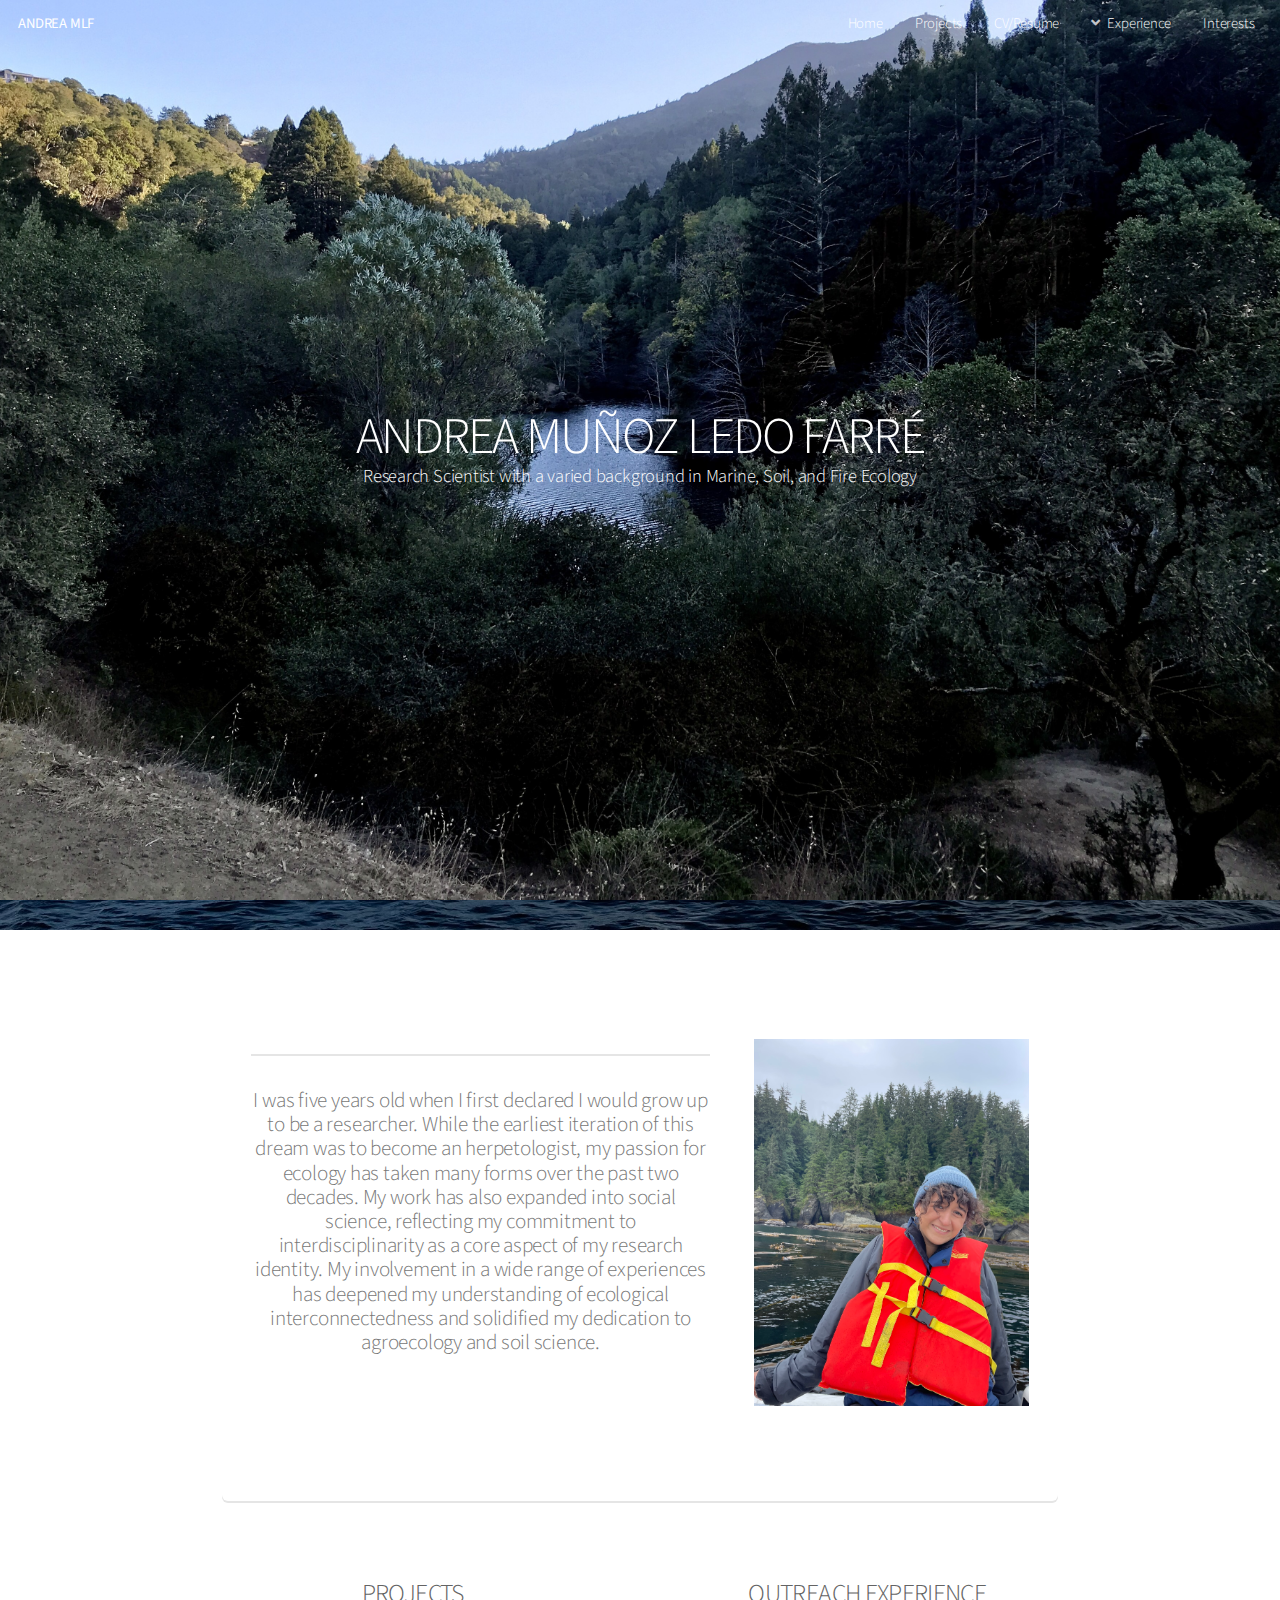
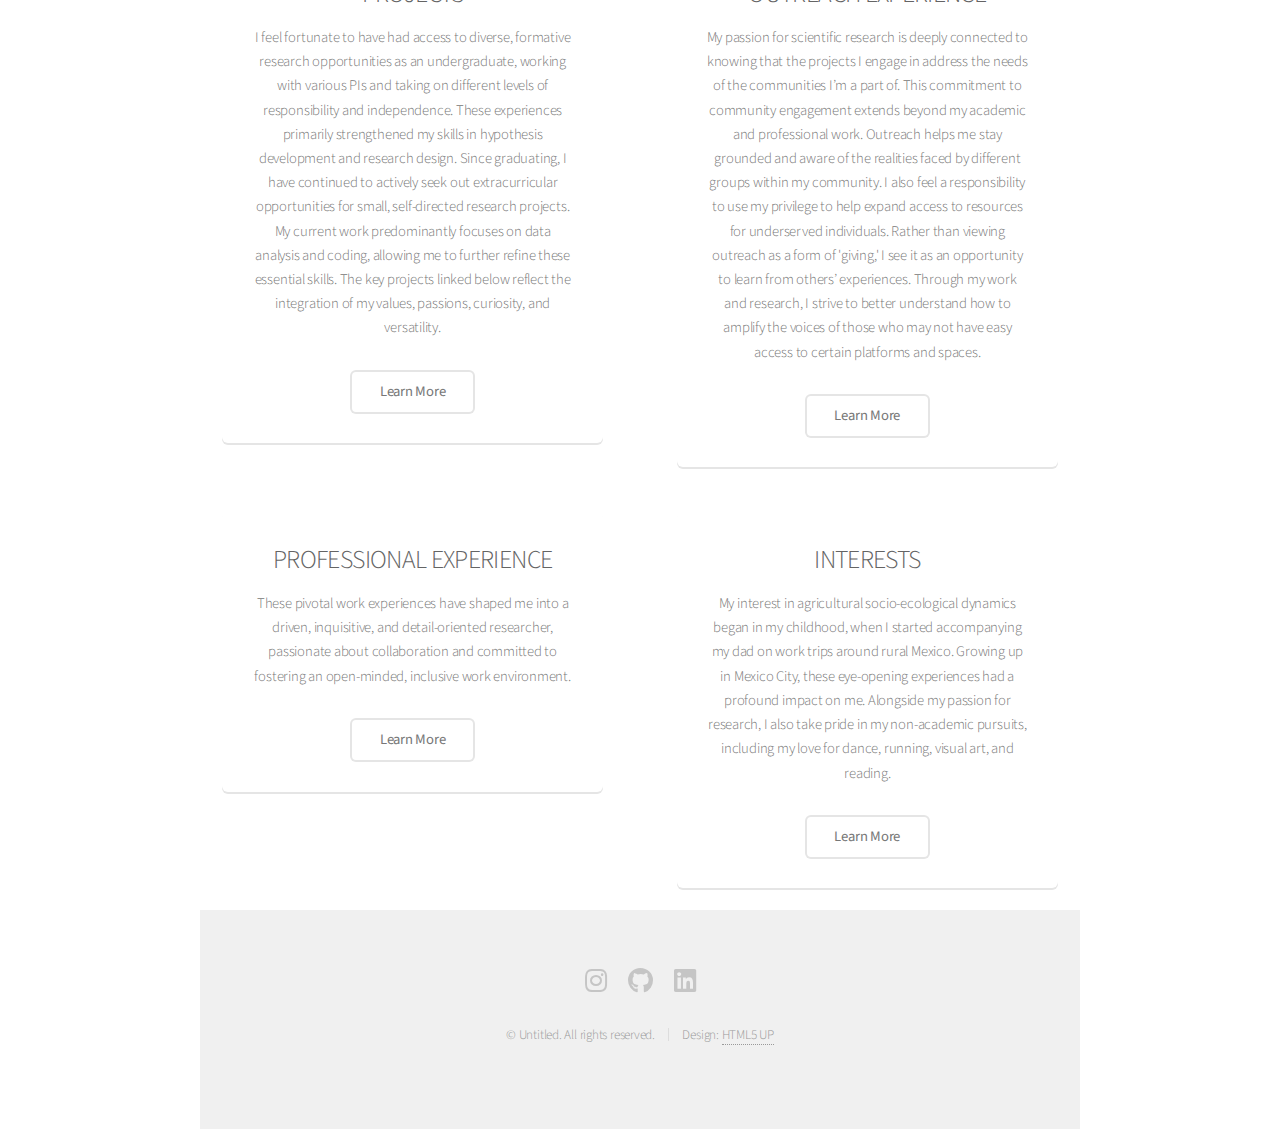
==== commit abd4d069: "updates" ====
--- a/index.html
+++ b/index.html
@@ -21,7 +21,7 @@
 						<ul>
 							<li><a href="index.html">Home</a></li>
 							<li><a href="projects.html">Projects</a></li>
-							<li><a href="portfolio.html">Portfolio</a></li>
+							<li><a href="portfolio.html">CV/Resume</a></li>
 							<li><a href="#" class="icon solid fa-angle-down">Experience</a>
 								<ul>
 									<li><a href="professional.html">Professional</a></li>
@@ -88,7 +88,6 @@
 						<div class="col-6 col-12-narrower">
 
 							<section class="box special">
-								<span class="image featured"><img src="images/pic03.jpg" alt="" /></span>
 								<h3>OUTREACH EXPERIENCE</h3>
 								<p>My passion for scientific research is deeply connected to knowing that the projects I 
 								engage in address the needs of the communities I’m a part of. This commitment to community 
@@ -107,7 +106,6 @@
 						<div class="col-6 col-12-narrower">
 
 							<section class="box special">
-								<span class="image featured"><img src="images/pic03.jpg" alt="" /></span>
 								<h3>PROFESSIONAL EXPERIENCE</h3>
 								<p>These pivotal work experiences have shaped me into a driven, inquisitive, and 
 								detail-oriented researcher, passionate about collaboration and committed to fostering an 
@@ -121,7 +119,6 @@
 						<div class="col-6 col-12-narrower">
 
 							<section class="box special">
-								<span class="image featured"><img src="images/pic03.jpg" alt="" /></span>
 								<h3>INTERESTS</h3>
 								<p>My interest in agricultural socio-ecological dynamics began in my childhood, when I started
 								accompanying my dad on work trips around rural Mexico. Growing up in Mexico City, these eye-opening 
--- a/assets/css/main.css
+++ b/assets/css/main.css
@@ -112,17 +112,16 @@
 		background-size: cover;
 	}
 	
-		body::before {
+	body::before {
 		content: '';
 		position: absolute;
 		top: 0;
 		left: 0;
 		width: 100%;
 		height: 100%;
-		background-color: rgba(200, 200, 200, 0.3);
-		filter: blur(8px);
+		background-color: none;
 		z-index: -1;
-}
+		}
 	
 	body.projects {
 		background-image: url("images/seqi_sky.JPEG");
@@ -330,6 +329,7 @@
 		left: 0;
 		width: 100%;
 		height: 100vh;
+		background-color: none;
 		z-index: 0;
 		pointer-events: none;
 		}
@@ -351,7 +351,217 @@
 				color: #fff;
 				}
 	
-
+	body.treeline {
+		background-image: url("images/tree_sky.JPEG");
+		background-attachment: fixed;
+		background-position: center;
+		background-repeat: no-repeat;
+		background-size: cover;
+		height: 100%;
+		position: relative;
+	}
+	
+	body.treeline::before {
+		content: '';
+		position: fixed;
+		top: 0;
+		left: 0;
+		width: 100%;
+		height: 100vh;
+		background-color: none;
+		z-index: 0;
+		pointer-events: none;
+		}
+	
+		body.treeline #header {
+			background-color: transparent;
+			position: absolute;
+			top: 0;
+			left: 0;
+			width: 100%;
+			padding: 1em 0;
+			}
+			
+			body.treeline #header.alt {
+				border-bottom: none;
+				}
+				
+			body.treeline #header a {
+				color: #fff;
+				}
+				
+	body.conservation {
+		background-image: url("images/cali_view.JPEG");
+		background-attachment: fixed;
+		background-position: center;
+		background-repeat: no-repeat;
+		background-size: cover;
+		height: 100%;
+		position: relative;
+	}
+	
+		body.conservation #header {
+			background-color: transparent;
+			position: absolute;
+			top: 0;
+			left: 0;
+			width: 100%;
+			padding: 1em 0;
+			}
+			
+			body.conservation #header.alt {
+				border-bottom: none;
+				}
+				
+			body.conservation #header a {
+				color: #fff;
+				}
+				
+	body.trophic {
+		background-image: url("images/calm_sea.JPEG");
+		background-attachment: fixed;
+		background-position: center;
+		background-repeat: no-repeat;
+		background-size: cover;
+		height: 100%;
+		position: relative;
+	}
+	
+		body.trophic #header {
+			background-color: transparent;
+			position: absolute;
+			top: 0;
+			left: 0;
+			width: 100%;
+			padding: 1em 0;
+			}
+			
+			body.trophic #header.alt {
+				border-bottom: none;
+				}
+				
+			body.trophic #header a {
+				color: #fff;
+				}
+				
+	body.fire {
+		background-image: url("images/seqi.JPEG");
+		background-attachment: fixed;
+		background-position: center;
+		background-repeat: no-repeat;
+		background-size: cover;
+		height: 100%;
+		position: relative;
+	}
+	
+	body.fire::before {
+		content: '';
+		position: fixed;
+		top: 0;
+		left: 0;
+		width: 100%;
+		height: 100vh;
+		background-color: none;
+		z-index: 0;
+		pointer-events: none;
+		}
+	
+		body.fire #header {
+			background-color: transparent;
+			position: absolute;
+			top: 0;
+			left: 0;
+			width: 100%;
+			padding: 1em 0;
+			}
+			
+			body.fire #header.alt {
+				border-bottom: none;
+				}
+				
+			body.fire #header a {
+				color: #fff;
+				}
+				
+	body.underground {
+		background-image: url("images/inyo.JPEG");
+		background-attachment: fixed;
+		background-position: center;
+		background-repeat: no-repeat;
+		background-size: cover;
+		height: 100%;
+		position: relative;
+	}
+	
+	body.underground::before {
+		content: '';
+		position: fixed;
+		top: 0;
+		left: 0;
+		width: 100%;
+		height: 100vh;
+		background-color: none;
+		z-index: 0;
+		pointer-events: none;
+		}
+	
+		body.underground #header {
+			background-color: transparent;
+			position: absolute;
+			top: 0;
+			left: 0;
+			width: 100%;
+			padding: 1em 0;
+			}
+			
+			body.underground #header.alt {
+				border-bottom: none;
+				}
+				
+			body.underground #header a {
+				color: #fff;
+				}
+				
+	body.farm {
+		background-image: url("images/booknplow.JPEG");
+		background-attachment: fixed;
+		background-position: center;
+		background-repeat: no-repeat;
+		background-size: cover;
+		height: 100%;
+		position: relative;
+	}
+	
+	body.farm::before {
+		content: '';
+		position: fixed;
+		top: 0;
+		left: 0;
+		width: 100%;
+		height: 100vh;
+		background-color: none;
+		z-index: 0;
+		pointer-events: none;
+		}
+	
+		body.farm #header {
+			background-color: transparent;
+			position: absolute;
+			top: 0;
+			left: 0;
+			width: 100%;
+			padding: 1em 0;
+			}
+			
+			body.farm #header.alt {
+				border-bottom: none;
+				}
+				
+			body.farm #header a {
+				color: #fff;
+				}
+
+				
 	body, input, select, textarea {
 		color: #777;
 		font-family: "Source Sans Pro", sans-serif;
@@ -2704,12 +2914,28 @@
 			padding: 0 1.5em 1em 0;
 			top: 0.25em;
 		}
+		
+		.image.left.alt {
+			float: left;
+			padding: 0 1.5em 1em 0;
+			top: 0.25em;
+		}
+		
+			.image.left.alt img{
+				max-height: 25em;
+				width: auto;
+			}
 
 		.image.right {
 			float: right;
 			padding: 0 0 1em 1.5em;
 			top: 0.25em;
 		}
+			
+			.image.right img {
+				max-height: 25em;
+				width: auto;
+			}
 
 		.image.fit {
 			display: block;
@@ -3415,7 +3641,7 @@
 	#banner {
 		background-attachment: fixed;
 		background-color: #666;
-		background-image: url("images/background2.jpg");
+		background-image: url("images/background1.JPEG");
 		background-position: center center;
 		background-repeat: no-repeat;
 		background-size: cover;
@@ -3453,7 +3679,7 @@
 	
 	#banner .content {
 		display: flex;
-		flex-direction: row;
+		flex-direction: column;
 		align-items: center;
 		justify-content: center;
 		max-width: 90%;
@@ -3470,11 +3696,13 @@
 			font-size: 3.5em;
 			line-height: 1em;
 			margin: 0;
+			text-align: center;
 		}
 		
 		#banner p {
 			font-size: 1.25em;
 			margin: 0;
+			text-align: center;
 		}
 		
 		.profile-image {
@@ -3573,6 +3801,7 @@
 	
 		#main .box.special {
 			margin: 1.5em;
+			padding: 2em 2em;
 		}
 			
 		#main .box.special .content {
@@ -3596,7 +3825,7 @@
 					}
 					
 			#main .box.special .text-container p {
-				font-size: 1.25em;
+				font-size: 1.15em;
 				margin-bottom: 1.5em;
 				}
 				
@@ -3623,9 +3852,10 @@
 
 		#main .box {
 			display: block;
-			padding: 2em;
-			margin: 0 auto;
+			padding: 2em 2em;
+			margin: 2em 0;
 			max-width: 1200px;
+			overflow: hidden;
 			}
 			
 			#main .box p {
@@ -3707,10 +3937,10 @@
 		justify-content: space-between;
 		position: relative;
 		width: 100%;
-		height: 25em; 
+		height: 35em; 
 		overflow: hidden;
 		margin: 0 auto;
-		padding: 2em 0;
+		padding: 1em 0;
 		}
 
 		.carousel-track {
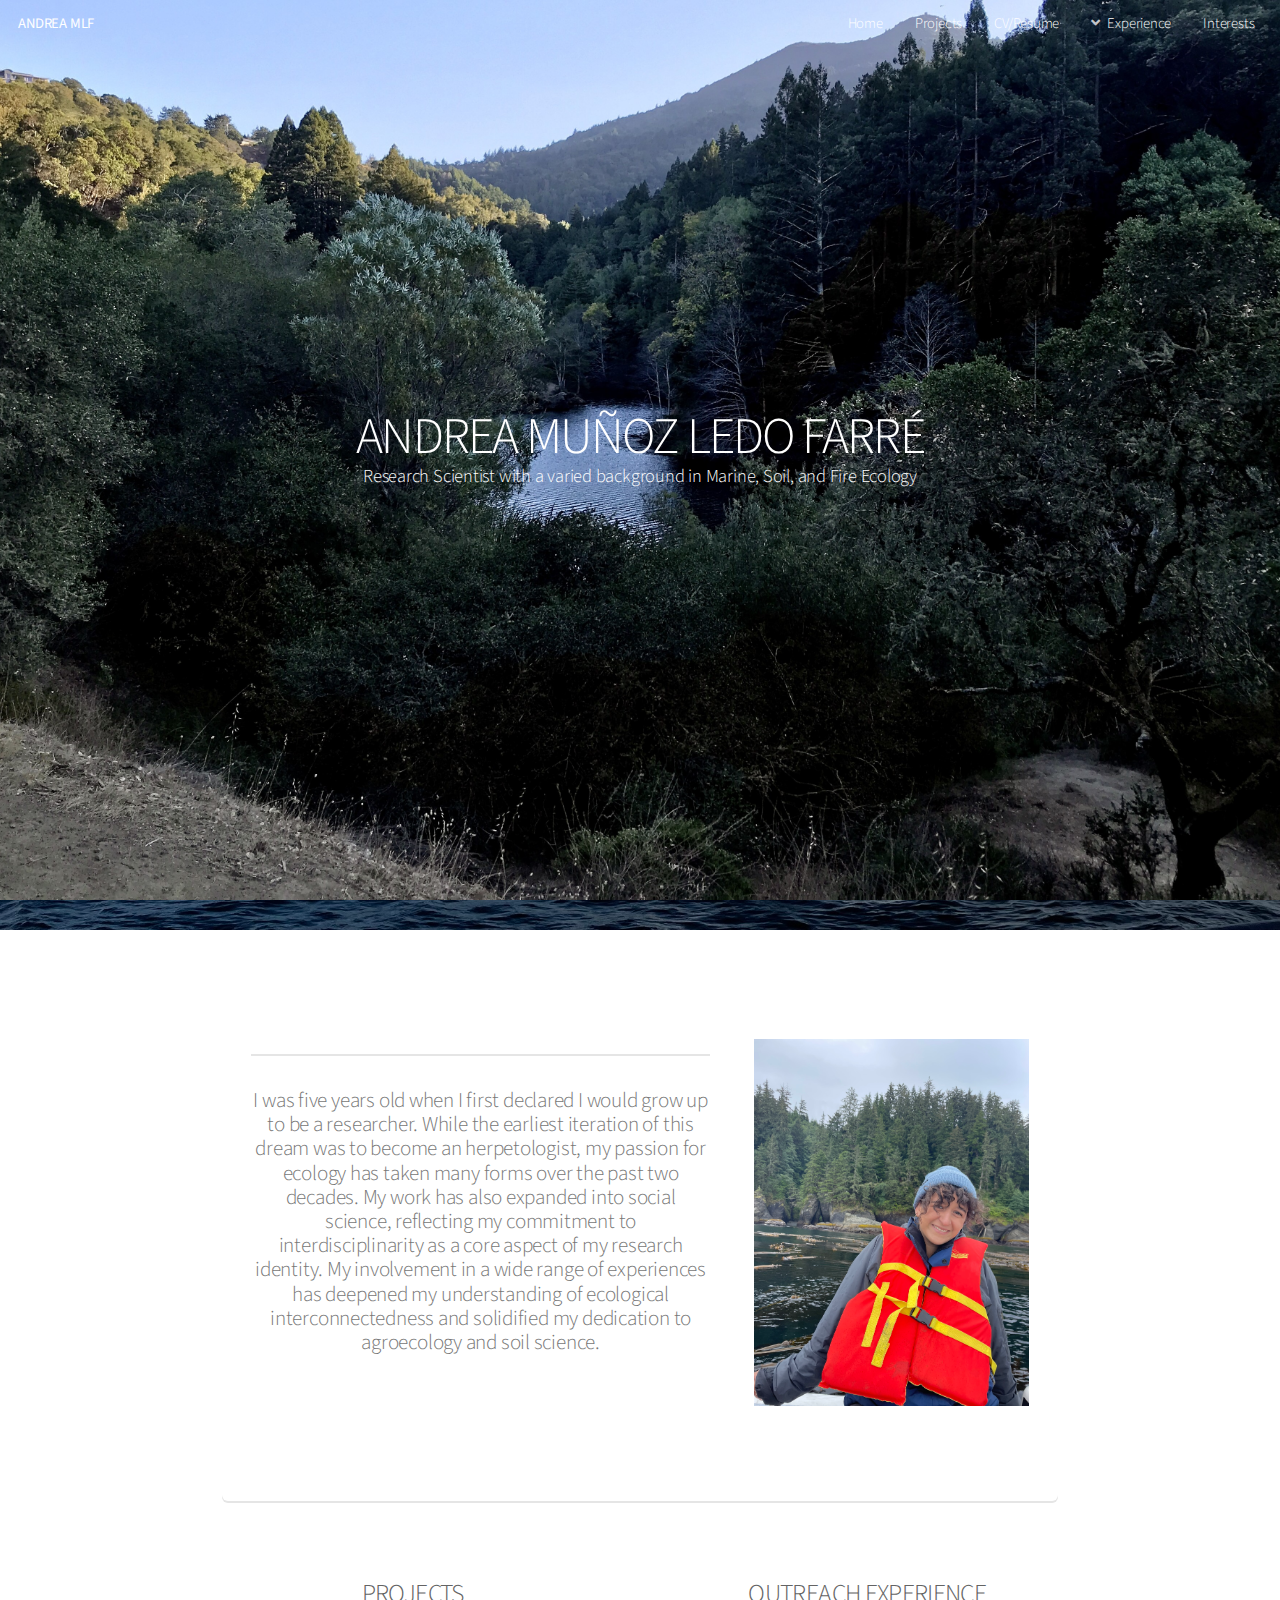
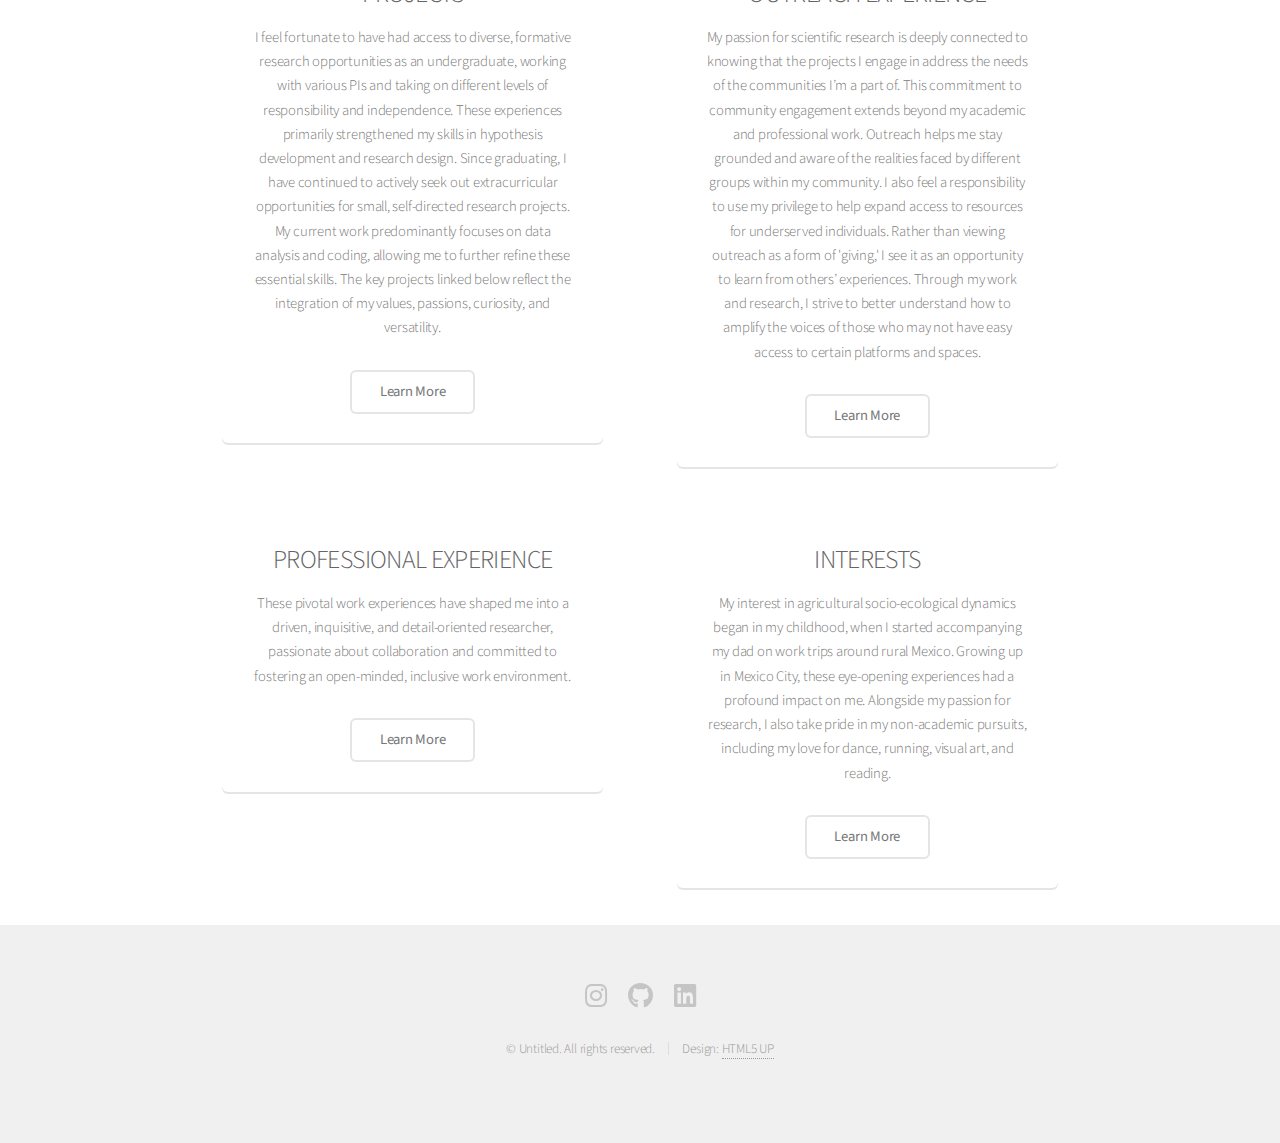
==== commit 46ff709c: "updates" ====
--- a/index.html
+++ b/index.html
@@ -133,6 +133,7 @@
 
 						</div>
 					</div>
+				</section>
 
 			<!-- Footer -->
 				<footer id="footer">
--- a/assets/css/main.css
+++ b/assets/css/main.css
@@ -238,7 +238,7 @@
 				}
 	
 	body.outreach {
-		background-image: url("images/sierras2.JPEG");
+		background-image: url("images/kings_canyon.JPEG");
 		background-attachment: fixed;
 		background-position: center;
 		background-repeat: no-repeat;
@@ -3795,6 +3795,12 @@
 				font-size: 1em;
 			}
 			
+		#main > header.interests-header {
+			background-color: rgba(0, 0, 0, 0.5);
+			padding: 1em; 
+			border-radius: 5px;
+			}
+			
 	body.landing #main {
 		margin-top: 0em;
 		}
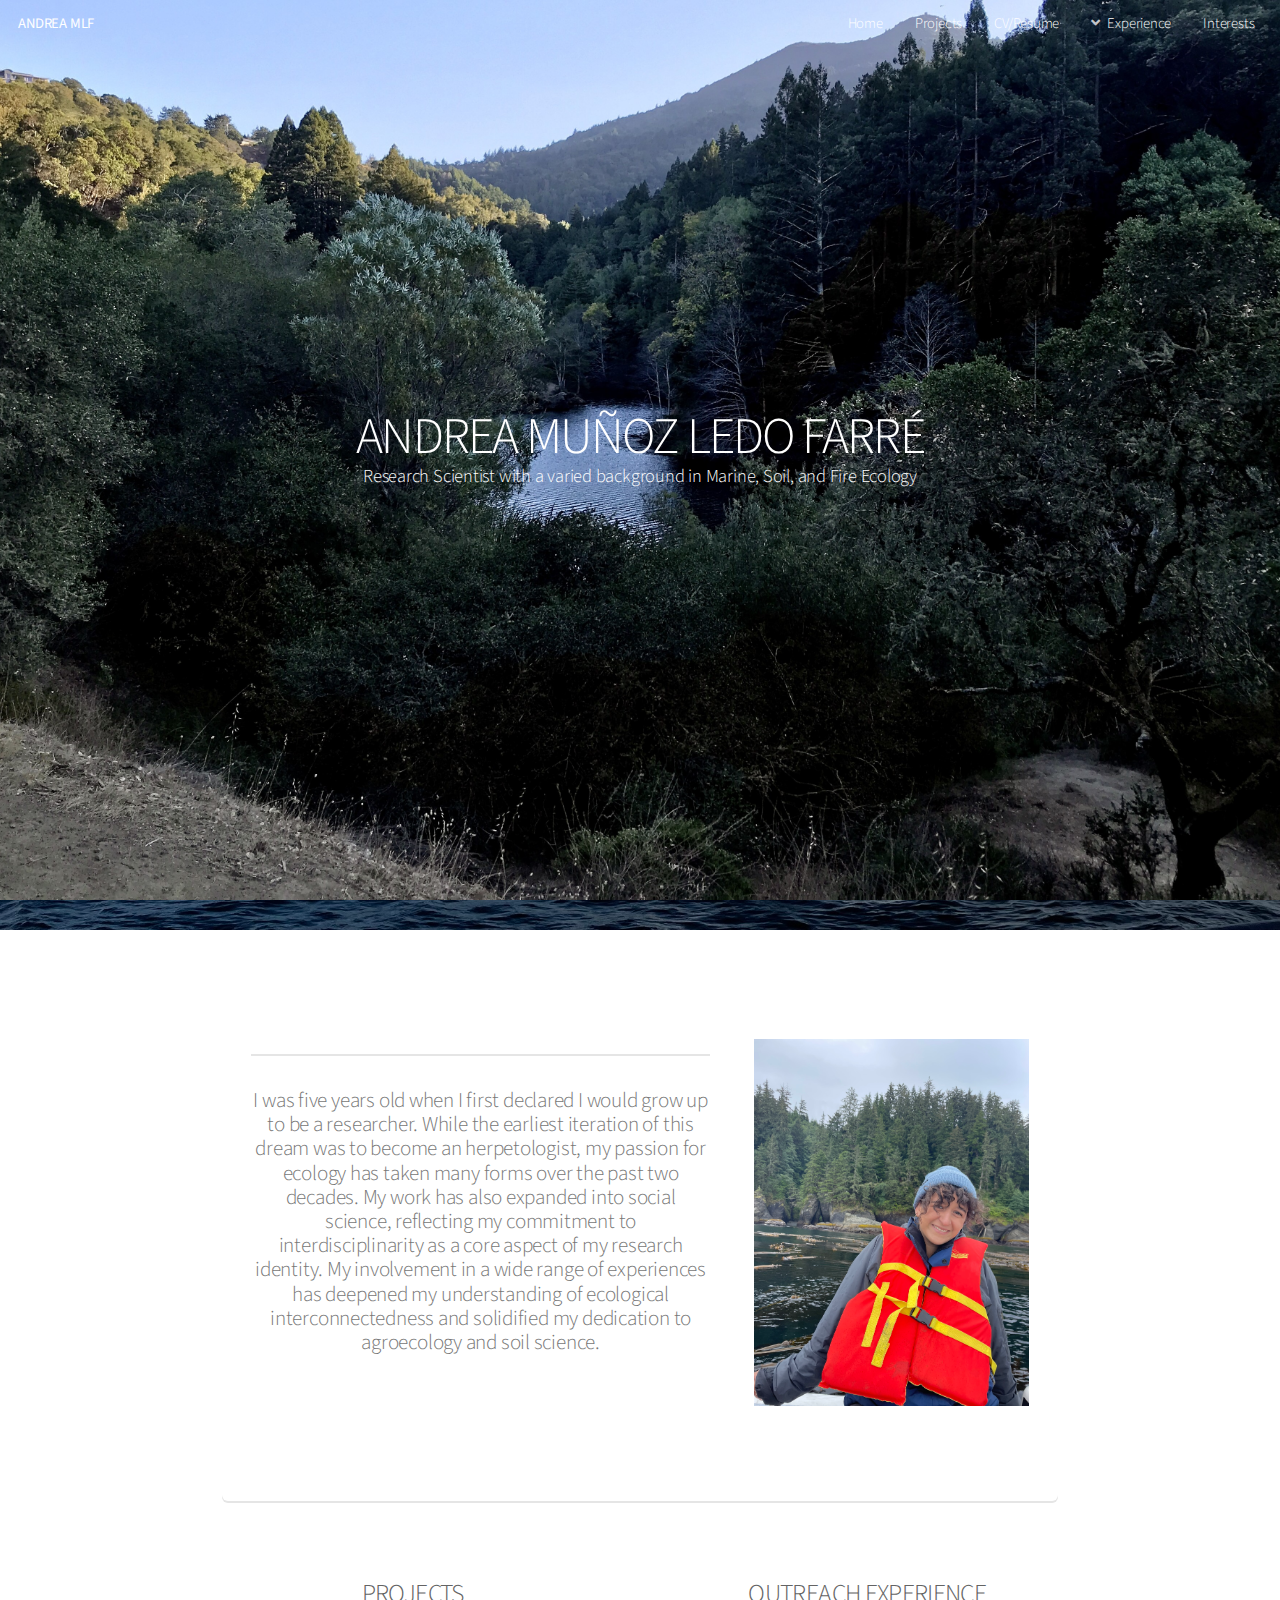
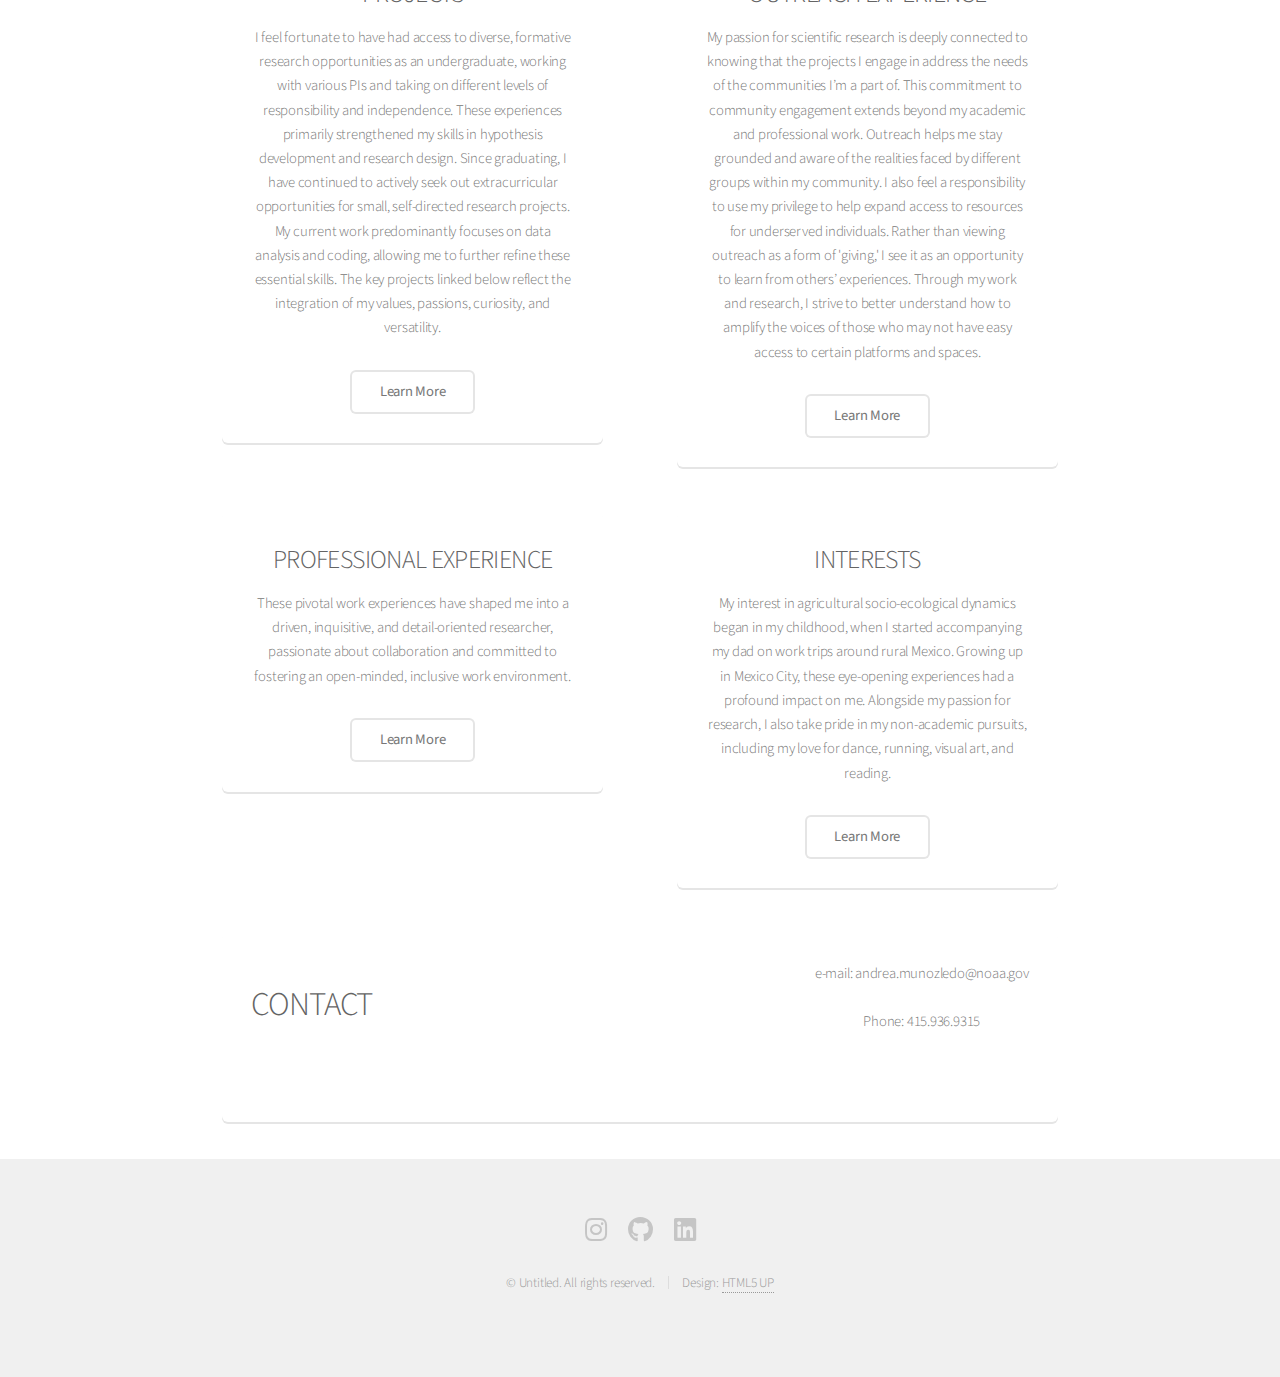
==== commit c2566332: "Update index.html" ====
--- a/index.html
+++ b/index.html
@@ -133,6 +133,19 @@
 
 						</div>
 					</div>
+					
+						<section class="box special">
+							<div class="content">
+								<h2>CONTACT</h2>
+								<hr />
+								<p>e-mail: andrea.munozledo@noaa.gov
+								</br>
+								</br>
+								Phone: 415.936.9315
+								</br></p>	
+							</div>
+						</section>
+						
 				</section>
 
 			<!-- Footer -->
--- a/assets/css/main.css
+++ b/assets/css/main.css
@@ -3795,12 +3795,6 @@
 				font-size: 1em;
 			}
 			
-		#main > header.interests-header {
-			background-color: rgba(0, 0, 0, 0.5);
-			padding: 1em; 
-			border-radius: 5px;
-			}
-			
 	body.landing #main {
 		margin-top: 0em;
 		}
@@ -3989,7 +3983,8 @@
 
 	@media screen and (max-width: 980px) {
 		.carousel-track img {
-			max-width: 100px;
+			width: 100%;
+			height: auto;
 			}
 	}
 
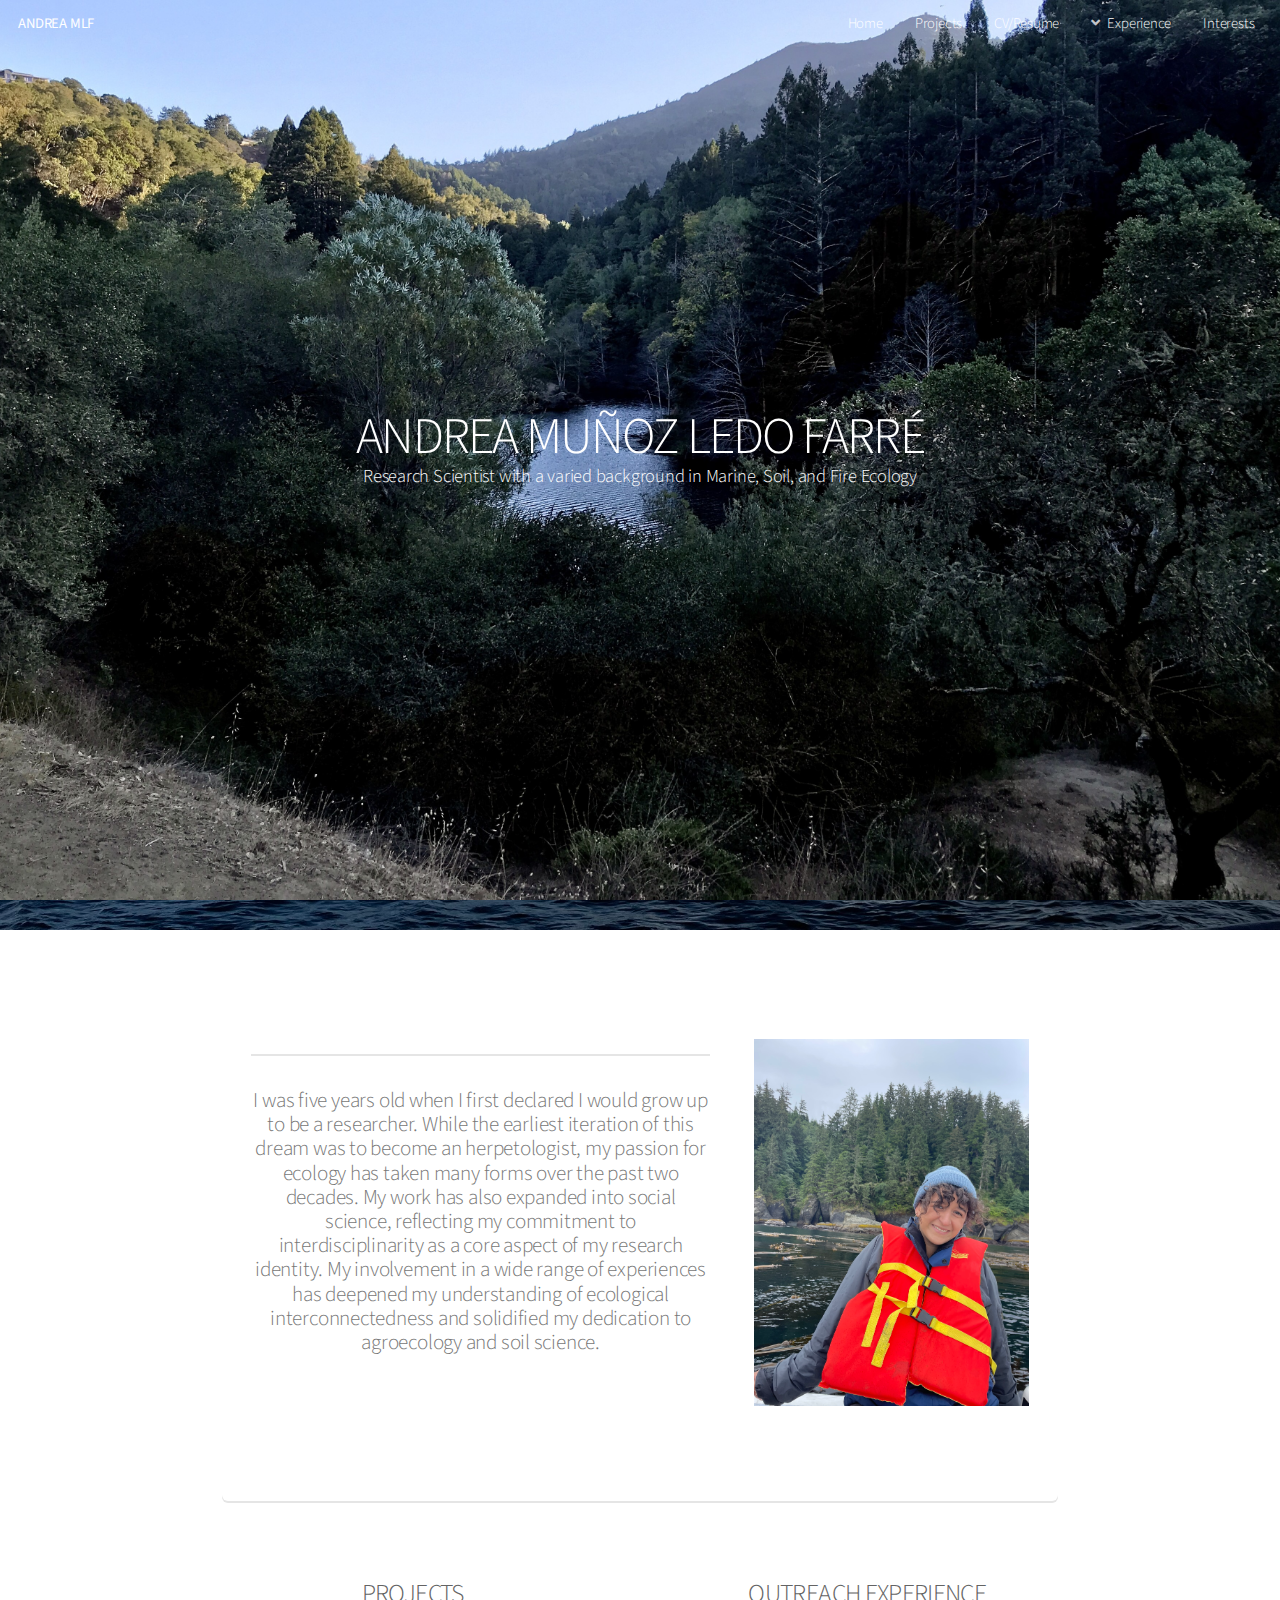
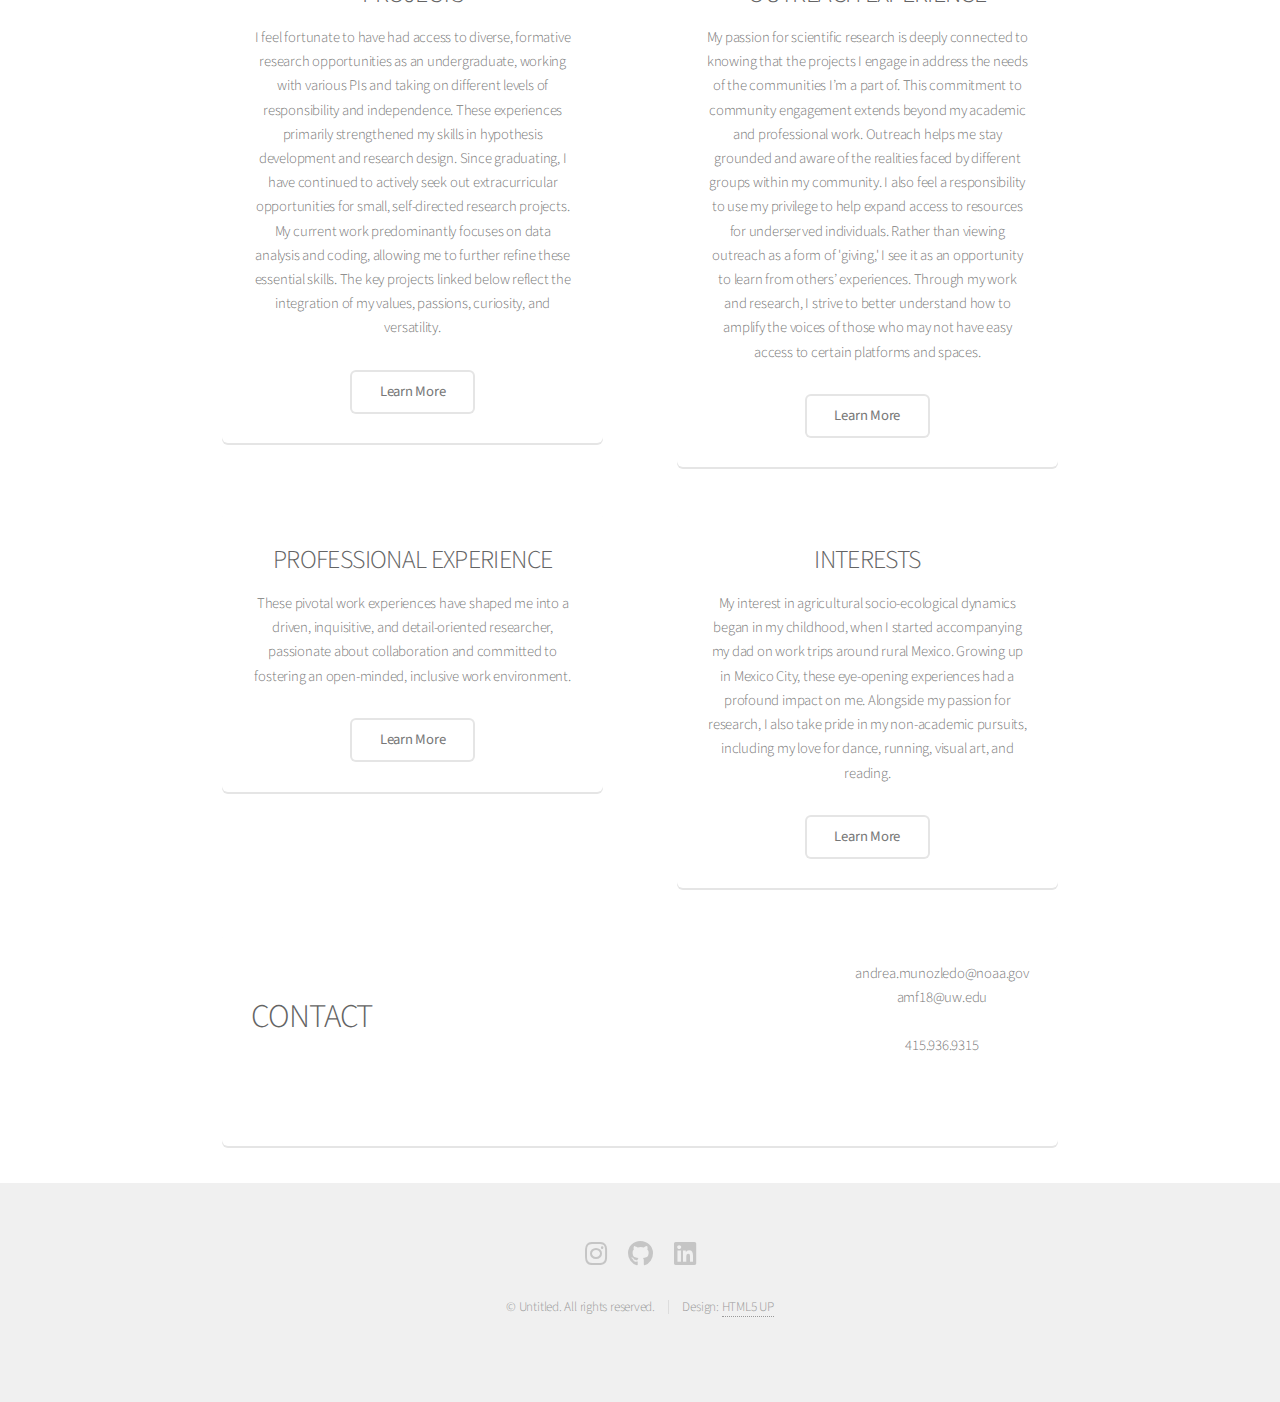
==== commit 32854e04: "Update index.html" ====
--- a/index.html
+++ b/index.html
@@ -138,10 +138,12 @@
 							<div class="content">
 								<h2>CONTACT</h2>
 								<hr />
-								<p>e-mail: andrea.munozledo@noaa.gov
+								<p>andrea.munozledo@noaa.gov
+								</br>
+								amf18@uw.edu
 								</br>
 								</br>
-								Phone: 415.936.9315
+								415.936.9315
 								</br></p>	
 							</div>
 						</section>
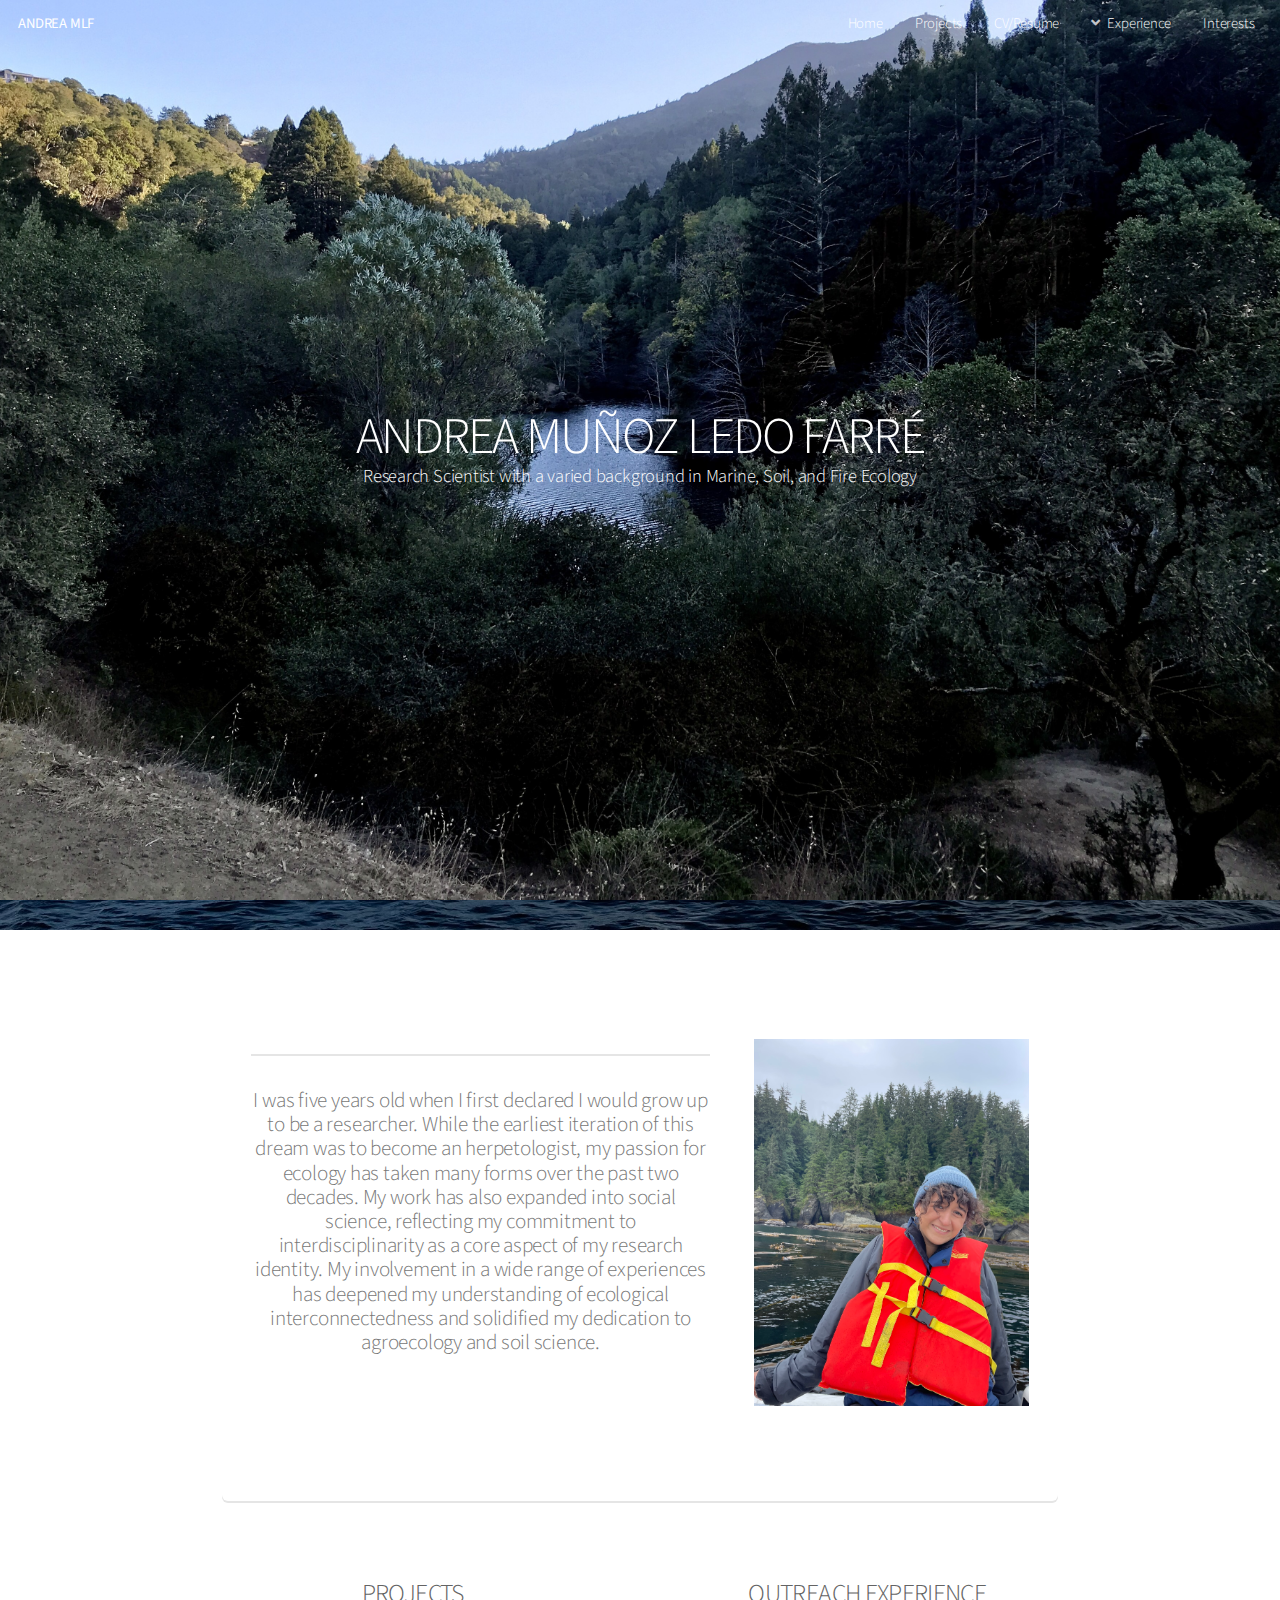
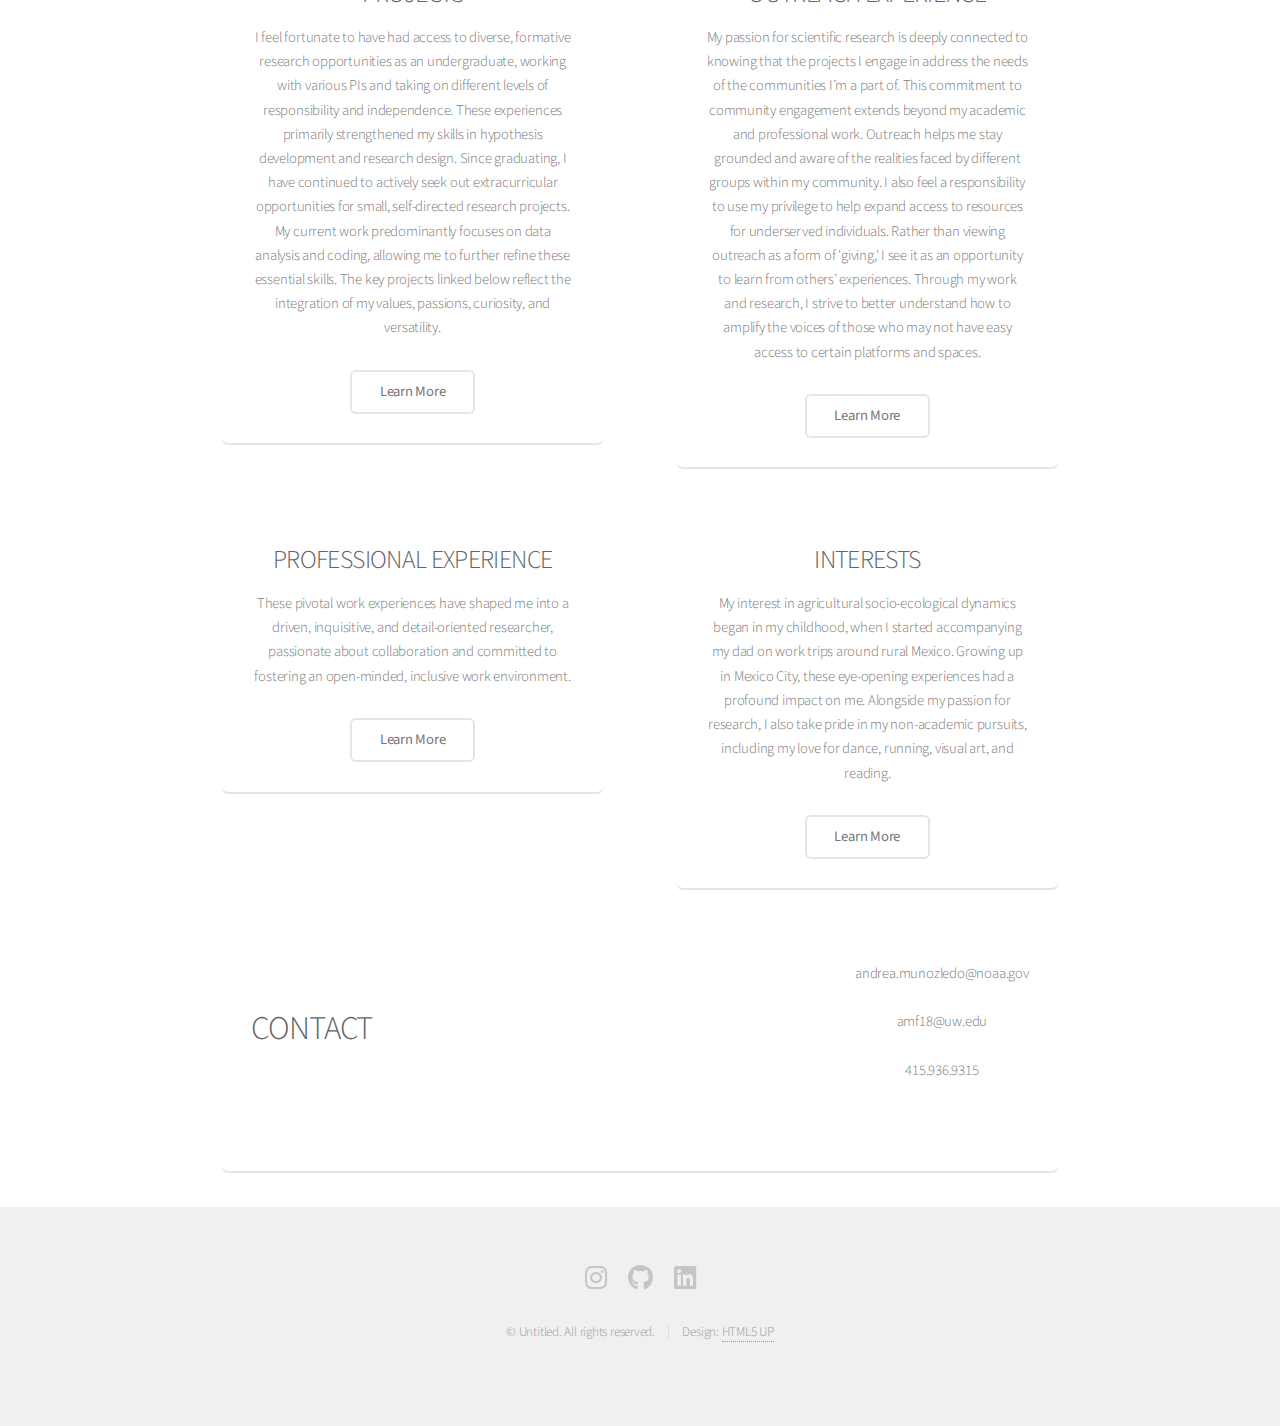
==== commit af5957b3: "Update index.html" ====
--- a/index.html
+++ b/index.html
@@ -140,11 +140,11 @@
 								<hr />
 								<p>andrea.munozledo@noaa.gov
 								</br>
+								</br>
 								amf18@uw.edu
 								</br>
 								</br>
-								415.936.9315
-								</br></p>	
+								415.936.9315</p>	
 							</div>
 						</section>
 						
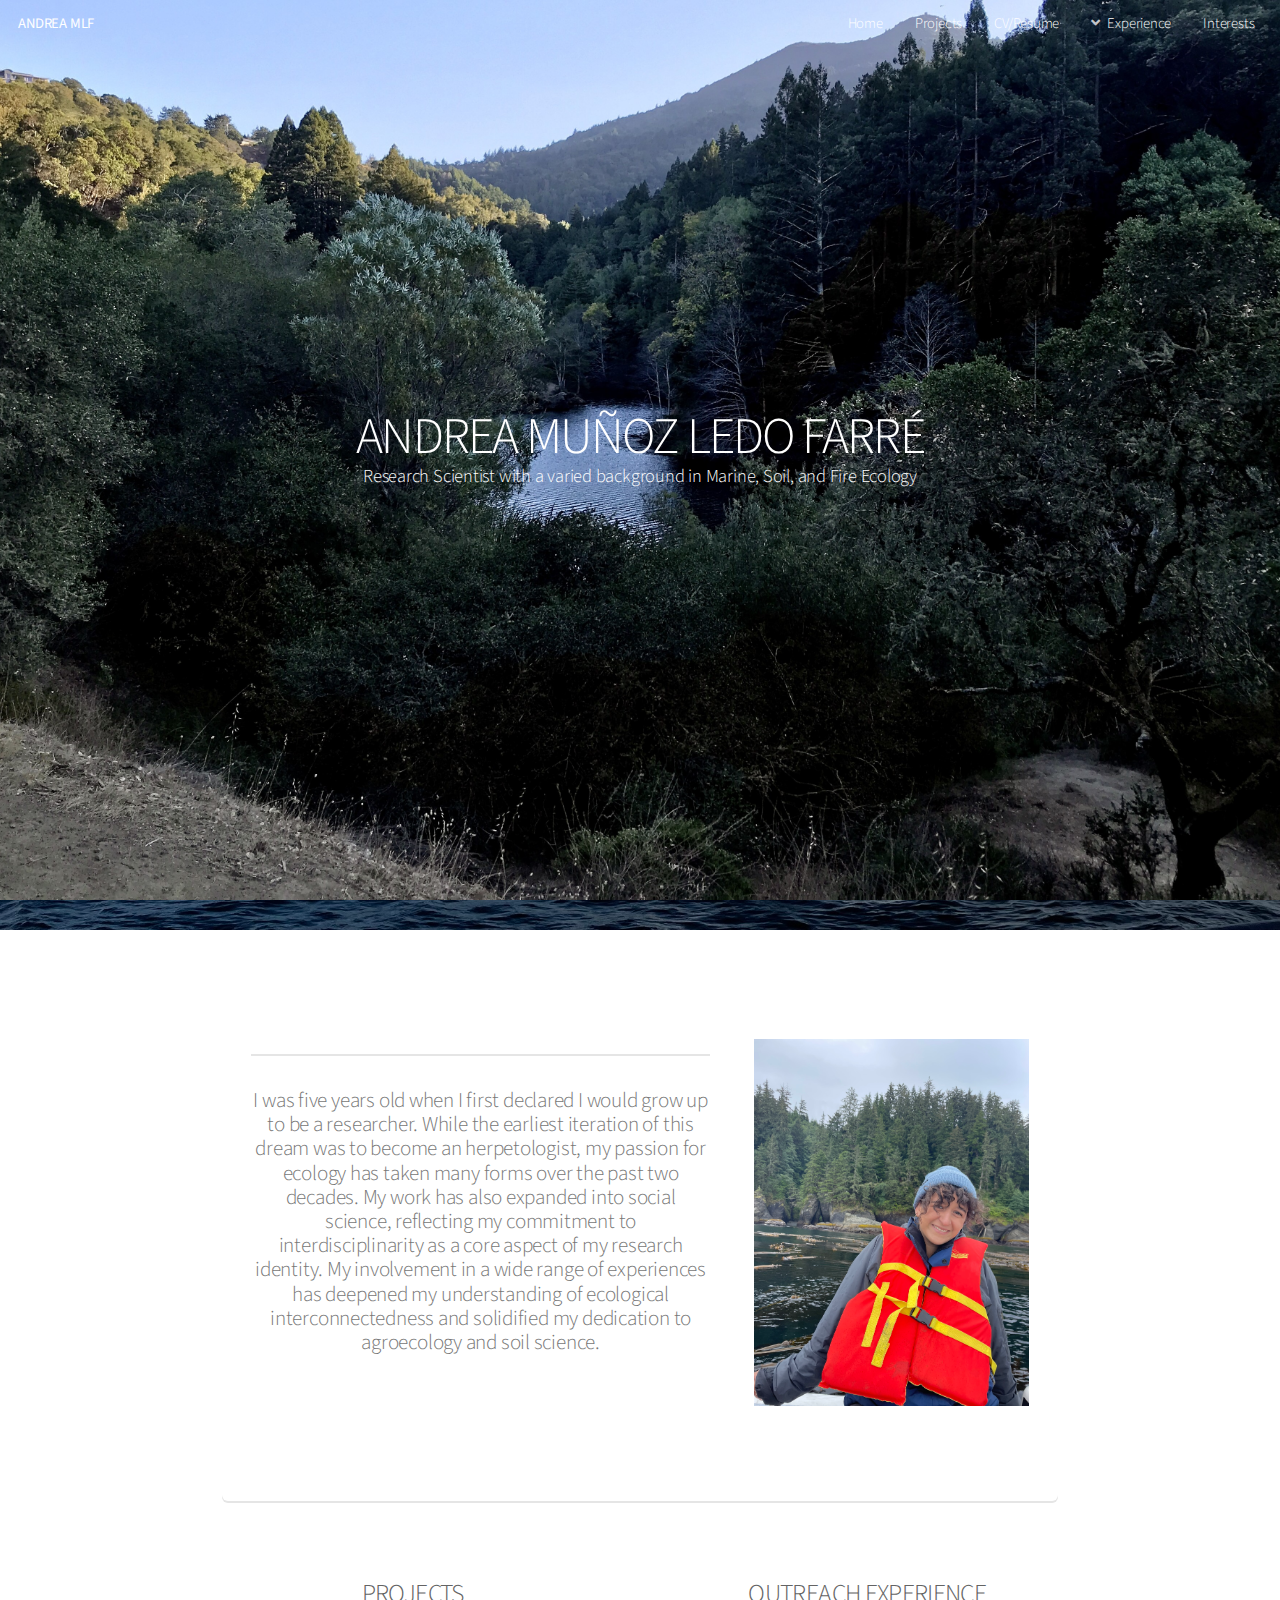
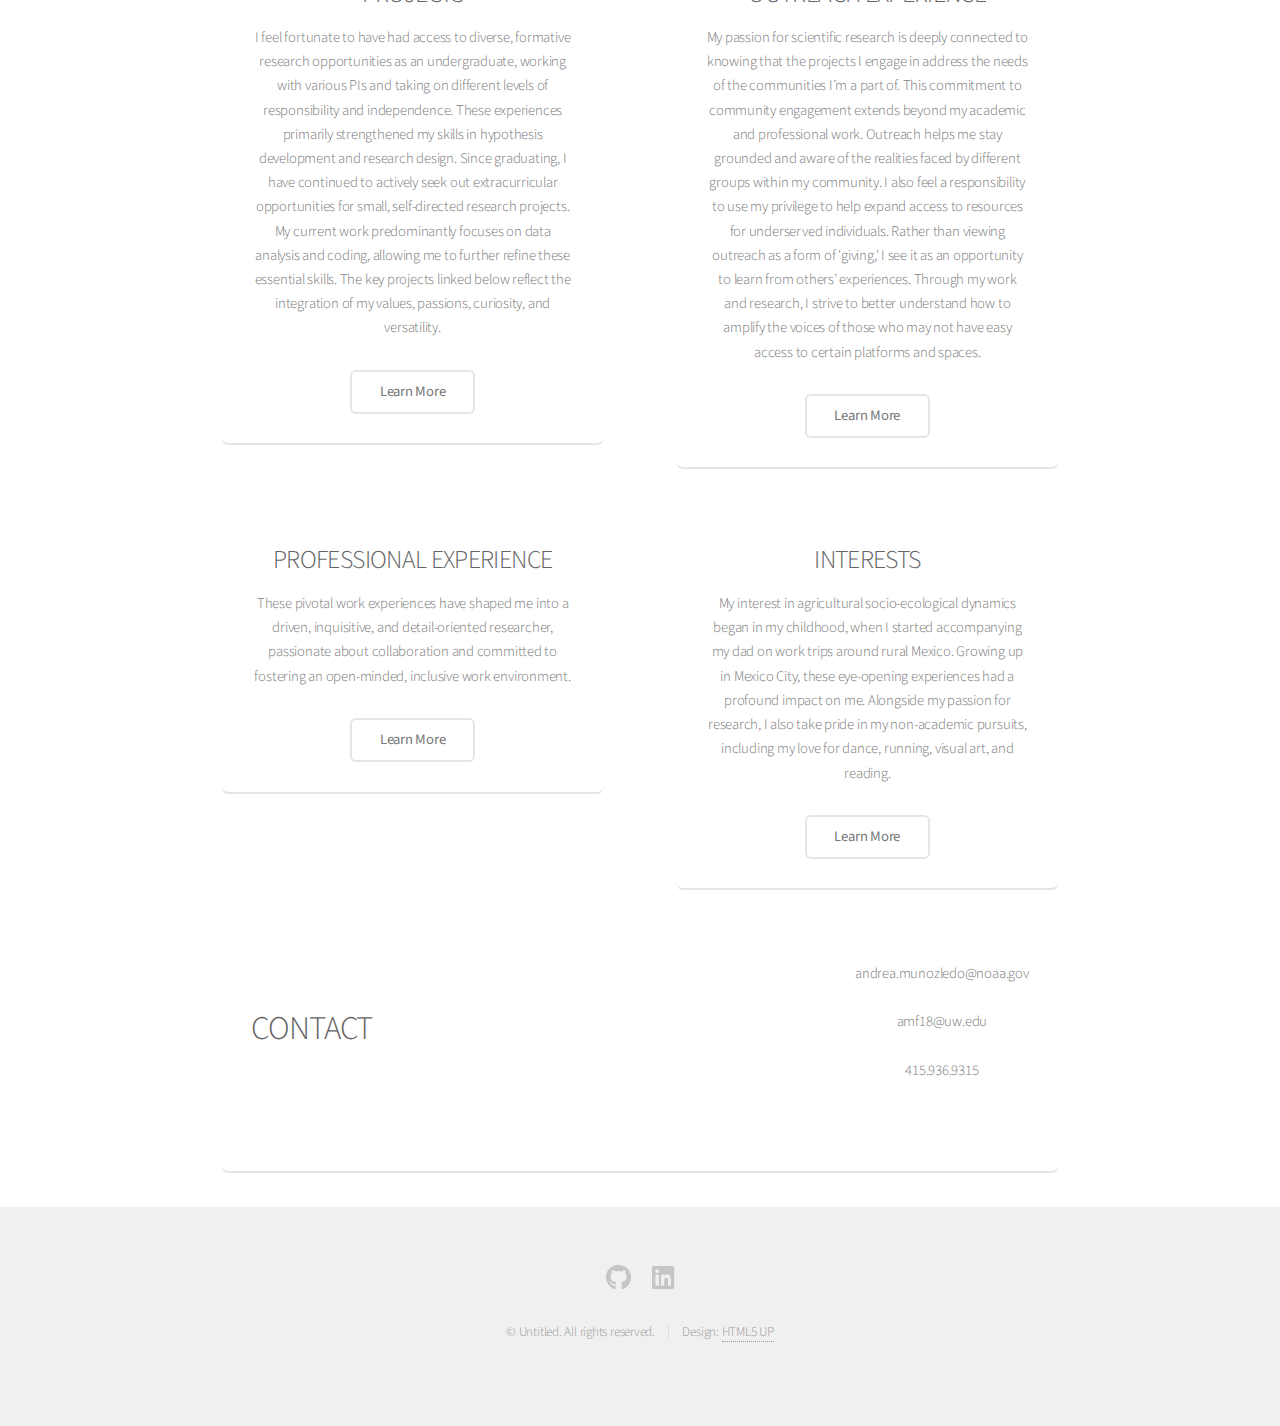
==== commit 2e78bb91: "update" ====
--- a/index.html
+++ b/index.html
@@ -153,7 +153,6 @@
 			<!-- Footer -->
 				<footer id="footer">
 					<ul class="icons">
-						<li><a href="https://www.instagram.com/andrea.ml.f/" class="icon brands fa-instagram"><span class="label">Instagram</span></a></li>
 						<li><a href="https://github.com/amunozledo" class="icon brands fa-github"><span class="label">Github</span></a></li>
 						<li><a href="https://www.linkedin.com/in/andrea-munoz-ledo-23092029b/" class="icon brands fa-linkedin"><span class="label">LinkedIn</span></a></li>
 					</ul>
